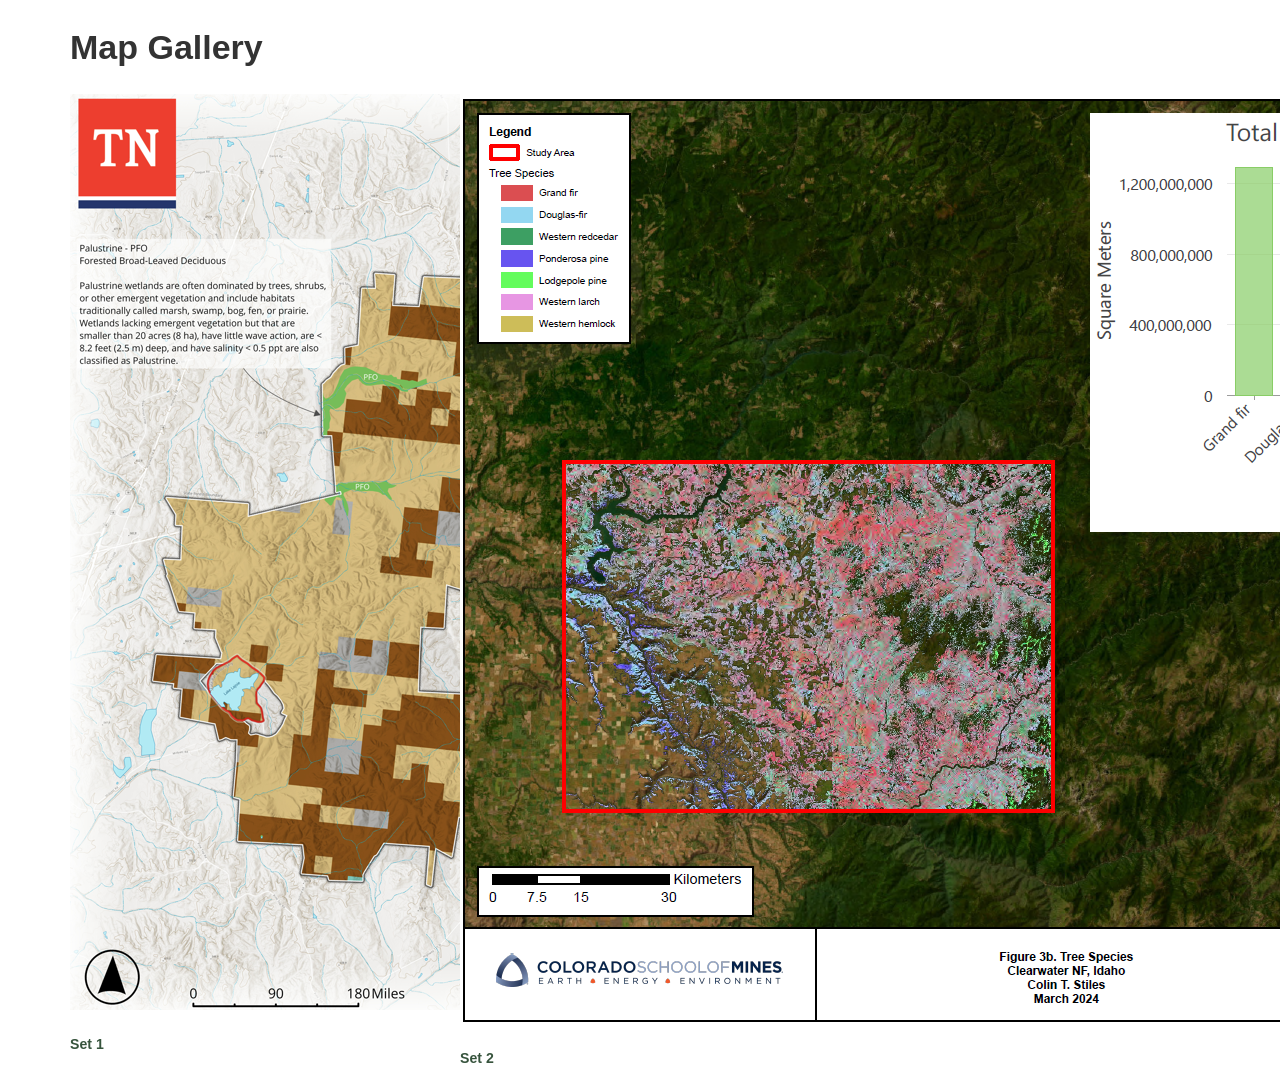
==== map-gallery.html @ 8da6e2d6 "Replace combined map gallery with dedicated map gallery page and update links" ====
<!DOCTYPE html>
<html lang="en">
<head>
    <meta charset="UTF-8">
    <meta name="viewport" content="width=device-width, initial-scale=1.0">
    <title>Combined Map Gallery</title>
    <link rel="stylesheet" href="css/bootstrap.min.css">
    <link rel="stylesheet" href="css/styles.css">
</head>
<body>
    <div class="container mt-5">
        <h1>Map Gallery</h1>
        <div class="row">
            <div class="col-md-4 mb-4">
                <a href="images/ColinStiles_MapGallery_Set1.pdf" target="_blank" class="card-link">
                    <img src="images/set-1.png" class="card-img-top" alt="Map Gallery Set 1">
                    <div class="card-body">
                        <h5 class="card-title">Set 1</h5>
                    </div>
                </a>
            </div>
            <div class="col-md-4 mb-4">
                <a href="images/ColinStiles_MapGallery_Set2.pdf" target="_blank" class="card-link">
                    <img src="images/set-2.png" class="card-img-top" alt="Map Gallery Set 2">
                    <div class="card-body">
                        <h5 class="card-title">Set 2</h5>
                    </div>
                </a>
            </div>
            <!-- Repeat for other sets -->
        </div>
    </div>

    <script src="js/scripts.js"></script>
</body>
</html>
---- css/styles.css ----
/*!
    Title: GIS Portfolio
    Version: 1.5
    Last Change: 07/010/2026
    Author: Colin T. Stiles
    Repo: https://github.com/colinstiles/cts-gis-portfolio

    Description: This file contains all the styles associated with the page
    that don't come from third party libraries. This file gets compiled using
    Gulp and send to the /css folder which is then loaded on the page.
*/

:root {
    /* Colors */
    --primary-color: #556B2F; /* Dark Olive Green */
    --primary-color-rgb: 85, 107, 47;
    --secondary-color: #8B4513; /* Saddle Brown */
    --text-color-dark: #4B3A26; /* Dark Brown */
    --text-color-light: #F5F5DC; /* Beige */
    --text-color-light-rgb: 245, 245, 220;
    --background-light: #FCFBF4; /* Very Light Cream */
    --background-dark: #EAE7DC; /* Light Tan */
    --background-dark-rgb: 234, 231, 220;
    --border-color: #D2B48C; /* Tan */

    /* Fonts */
    --font-family-base: 'Lato', sans-serif;
    --font-size-base: 17px;
    --font-size-small: 0.9em;
    --font-size-xsmall: 0.8em;
    --font-weight-light: 300;
    --font-weight-normal: 500;
    --font-weight-bold: 900;
}

body {
    font-family: var(--font-family-base);
    font-size: var(--font-size-base);
}

body.active {
    overflow: hidden;
    z-index: -1;
}

.no-js #experience-timeline>div {
    background: var(--background-light);
    padding: 10px;
    margin-bottom: 10px;
    border: 1px solid var(--border-color);
}

.no-js #experience-timeline>div h3 {
    font-size: 1.5em; /* Consider a variable like var(--font-size-h3) */
    font-weight: var(--font-weight-light);
    color: var(--primary-color);
    display: inline-block;
    margin: 0;
}

.no-js #experience-timeline>div h4 {
    font-size: 1.2em; /* Consider a variable like var(--font-size-h4) */
    font-weight: var(--font-weight-light);
    color: var(--primary-color);
    margin: 0 0 15px 0;
}

.no-js #experience-timeline>div p {
    color: var(--text-color-dark);
    font-size: var(--font-size-small);
    margin: 0;
}

.no-js #experience-timeline:before,
.no-js #experience-timeline:after {
    content: none;
}

/*
========================================
Header
========================================
*/

header {
    position: absolute;
    top: 0;
    left: 0;
    right: 0;
    text-align: center;
    z-index: 10;
    animation-name: dropHeader;
    animation-iteration-count: 1;
    animation-timing-function: ease;
    animation-duration: 0.75s;
    background: transparent; /* This is acceptable, but could be a variable if needed */
}

header ul {
    display: inline-block;
    background: rgba(var(--text-color-light-rgb), 0.75);
    text-align: center;
    padding: 10px;
    margin: 0;
    border-bottom-right-radius: 4px;
    border-bottom-left-radius: 4px;
    border-radius: 4px;
}

header .social-link a {
    padding: 10px 12px;
    font-size: 1.2em;
}

header li {
    display: inline-block;
}

header a {
    display: block;
    color: var(--primary-color);
    padding: 10px;
}

header a:hover {
    color: var(--text-color-light);
    text-decoration: none;
    background: var(--primary-color);
    border-radius: 4px;
}

header a:focus {
    color: var(--primary-color);
    text-decoration: none;
}

header.active {
    display: block;
}

header.sticky {
    position: fixed;
    z-index: 999;
}

#menu.active {
    display: block;
}

#mobile-menu-open {
    display: none;
    cursor: pointer;
    position: fixed;
    right: 15px;
    top: 10px;
    color: var(--primary-color);
    font-size: 1.5em;
    z-index: 20;
    padding: 0 7px;
    border-radius: 4px;
    background: var(--background-light);
}

#mobile-menu-close {
    display: none;
    text-align: right;
    width: 100%;
    background: var(--background-light);
    font-size: 1.5em;
    padding-right: 15px;
    padding-top: 10px;
    cursor: pointer;
    color: var(--primary-color);
}

#mobile-menu-close span {
    font-size: 0.5em;
    text-transform: uppercase;
}

#mobile-menu-close i {
    vertical-align: middle;
}

#lead {
    position: relative;
    height: 100vh;
    min-height: 500px;
    max-height: 1080px;
    background: url(../images/lead-bg.jpg);
    background-size: cover;
    padding: 15px;
    border-bottom: 1px solid var(--secondary-color);
    overflow: hidden;
}

#lead-content {
    position: absolute;
    z-index: 10;
    top: 50%;
    left: 50%;
    transform: translate(-50%, -50%);
    text-align: center;
}

#lead-content h1,
#lead-content h2 {
    margin: 0;
}

#lead-content h1 {
    color: var(--primary-color);
    font-weight: var(--font-weight-bold);
    font-size: 5em;
    text-transform: uppercase;
    letter-spacing: 0.05em;
    line-height: 0.9em;
    text-shadow:
    -2px -2px 0 var(--text-color-light),
    2px -2px 0 var(--text-color-light),
    -2px 2px 0 var(--text-color-light),
    2px 2px 0 var(--text-color-light);
}

#lead-content h2 {
    color: var(--primary-color);
    font-weight: var(--font-weight-normal);
    font-size: 2.25em;
    margin-bottom: 15px;
    text-shadow:
    -2px -2px 0 var(--text-color-light),
    2px -2px 0 var(--text-color-light),
    -2px 2px 0 var(--text-color-light),
    2px 2px 0 var(--text-color-light);
}

#lead-content .btn-resume {
    display: inline-block;
    padding: 10px 20px;
    margin-top: 20px;
    font-weight: var(--font-weight-bold);
    text-transform: uppercase;
    color: var(--primary-color);
    background: rgba(var(--text-color-light-rgb), 0.75);
    border: 1px solid var(--primary-color);
    border-radius: 4px;
    transition: all 0.3s ease;
}

#lead-content .btn-resume:hover {
    background: var(--primary-color);
    color: var(--text-color-light);
    text-decoration: none;
}

#lead-overlay {
    position: absolute;
    height: 100%;
    width: 100%;
    top: 0;
    right: 0;
    bottom: 0;
    left: 0;
    background: transparent; /* This is acceptable, but could be a variable if needed */
    z-index: 1;
}

#lead-down {
    position: absolute;
    left: 0;
    right: 0;
    width: 100%;
    text-align: center;
    z-index: 10;
    bottom: 15px;
    color: var(--primary-color);
}

#lead-down span {
    cursor: pointer;
    display: block;
    margin: 0 auto;
    width: 35px;
    height: 35px;
    border-radius: 50%;
    border: 3px solid var(--primary-color);
    text-align: center;
}

#lead-down i {
    animation: pulsate 1.5s ease;
    animation-iteration-count: infinite;
    padding-top: 5px;
}

@keyframes dropHeader {
    0% {
        transform: translateY(-100%);
    }

    100% {
        transform: translateY(0);
    }
}

/*
========================================
About
========================================
*/

#about {
    padding: 50px 15px;
    border-bottom: 1px solid var(--secondary-color);
    background: var(--background-light);
}

.about-me-img {
    border-radius: 4px;
    max-width: 300px;
    margin: 20px auto;
    display: block;
    border: 1px solid var(--secondary-color);
}

#about .heading {
    text-align: center;
    width: 100%;
}

@keyframes pulsate {
    0% {
        transform: scale(1, 1);
    }

    50% {
        transform: scale(1.2, 1.2);
    }

    100% {
        transform: scale(1, 1);
    }
}

#about h2 {
    color: var(--primary-color);
}

#about p {
    color: var(--text-color-dark);
    margin: 0;
}

/*
========================================
Experience
========================================
*/

#experience {
    padding: 50px 15px;
    text-align: center;
    background: var(--background-dark);
    border-bottom: 1px solid var(--secondary-color);
    background: var(--background-dark);
    border-bottom: 1px solid var(--secondary-color);
}

#experience h2 {
    color: var(--primary-color);
}

#experience-timeline {
    margin: 30px auto 0 auto;
    position: relative;
    max-width: 1000px;
}

#experience-timeline:before {
    position: absolute;
    content: '';
    top: 0;
    bottom: 0;
    left: 303px;
    right: auto;
    height: 100%;
    width: 3px;
    background: var(--primary-color);
    z-index: 0;
}

#experience-timeline:after {
    position: absolute;
    content: '';
    width: 3px;
    height: 40px;
    background: var(--primary-color);
    background: linear-gradient(to bottom, var(--primary-color), rgba(var(--primary-color-rgb), 0));
    top: 100%;
    left: 303px;
}

.vtimeline-content {
    margin-left: 350px;
    background: var(--background-light);
    border: 1px solid var(--secondary-color);
    padding: 15px;
    border-radius: 3px;
    text-align: left;
}

.vtimeline-content h3 {
    font-size: 1.5em; /* Consider a variable like var(--font-size-h3) */
    font-weight: var(--font-weight-light);
    color: var(--primary-color);
    display: inline-block;
    margin: 0;
}

.vtimeline-content h4 {
    font-size: 1.2em; /* Consider a variable like var(--font-size-h4) */
    font-weight: var(--font-weight-light);
    color: var(--text-color-dark);
    margin: 0 0 15px 0;
}

.vtimeline-content p {
    color: var(--text-color-dark);
    font-size: var(--font-size-small);
    margin: 0;
}

.vtimeline-point {
    position: relative;
    display: block;
    vertical-align: top;
    margin-bottom: 30px;
}

.vtimeline-icon {
    position: relative;
    color: var(--text-color-light);
    width: 50px;
    height: 50px;
    background: var(--primary-color);
    border-radius: 50%;
    float: left;
    z-index: 99;
    margin-left: 280px;
}

.vtimeline-icon i {
    display: block;
    font-size: 2em;
    margin-top: 10px;
}

.vtimeline-date {
    width: 260px;
    text-align: right;
    position: absolute;
    left: 0;
    top: 10px;
    font-weight: var(--font-weight-light);
    color: var(--primary-color);
}

/*
========================================
Education
========================================
*/

#education {
    padding: 50px 15px 20px 15px; /* Consider a variable for section padding */
    border-bottom: 1px solid var(--secondary-color);
    text-align: center;
    background: var(--background-light);
}

#education h2 {
    color: var(--primary-color);
    margin-bottom: 50px;
}

.education-block {
    max-width: 700px;
    margin: 0 auto 30px auto;
    padding: 15px;
    border: 1px solid var(--secondary-color);
    text-align: left;
}

.education-block h3 {
    font-weight: var(--font-weight-normal);
    float: left;
    margin: 0;
    color: var(--primary-color);
}

.education-block span {
    color: var(--text-color-dark);
    float: right;
}

.education-block h4 {
    color: var(--text-color-dark);
    clear: both;
    font-weight: var(--font-weight-normal);
    margin: 0 0 15px 0;
}

.education-block p,
.education-block ul {
    margin: 0;
    color: var(--text-color-dark);
    font-size: var(--font-size-small);
}

.education-block ul {
    padding: 0 0 0 15px;
}

/*
========================================
Projects
========================================
*/

#projects {
    padding: 50px 15px;
    border-bottom: 1px solid var(--secondary-color);
    background: var(--background-dark);
    text-align: center;
}

#projects h2 {
    color: var(--primary-color);
    margin-bottom: 50px;
}

.project-grid {
    display: grid;
    grid-template-columns: repeat(auto-fill, minmax(300px, 1fr));
    gap: 30px;
    margin-top: 20px;
}

.project {
    position: relative;
    overflow: hidden;
    background: var(--background-light);
    border-radius: 4px;
    box-shadow: 0 4px 8px rgba(var(--primary-color-rgb), 0.1);
    transition: transform 0.3s ease, box-shadow 0.3s ease;
}

.project:hover {
    transform: translateY(-5px);
    box-shadow: 0 6px 12px rgba(var(--primary-color-rgb), 0.2);
}

.project-image {
    float: left;
    width: 100%;
    height: 200px;
    overflow: hidden;
}

.project-image img {
    width: 100%;
    height: 100%;
    object-fit: cover;
    display: block;
}

.project-info {
    padding: 15px;
    text-align: left;
    display: flex;
    flex-direction: column;
    justify-content: space-between;
    height: calc(100% - 200px);
}

.project-info h3 {
    font-size: 1.5em; /* Consider a variable like var(--font-size-h3) */
    font-weight: var(--font-weight-light);
    color: var(--primary-color);
    margin: 0 0 15px 0;
}

.project-info p {
    color: var(--text-color-dark);
    margin: 0 0 15px 0; /* Consider a variable for margin-bottom on paragraphs */
    font-size: var(--font-size-small);
}

.project-info a {
    display: inline-block;
    padding: 10px 15px;
    background-color: var(--primary-color);
    color: var(--text-color-light);
    text-decoration: none;
    text-align: center;
    margin-top: auto;
    border-radius: 4px;
    transition: background-color 0.3s ease;
    font-size: var(--font-size-small);
}

.project-info a:hover {
    background-color: var(--background-light);
    color: var(--primary-color);
    border: 1px solid var(--primary-color);
}

.project.gallery {
    width: 100%;
}

.project.gallery .project-info{
    margin: 0;
    padding: 15px;
    height: auto;
}

.project.gallery .gallery-item {
    display: grid;
    grid-template-columns: repeat(auto-fill, minmax(200px, 1fr));
    gap: 10px;
    margin-top: 10px;
}

.project.gallery .gallery-item img {
    width: 100%;
    border-radius: 4px;
    aspect-ratio: 1;
    object-fit: cover;
}

.project.gallery .gallery-item p{
    font-size: var(--font-size-xsmall);
    color: var(--text-color-dark);
    text-align: center;
}

@media (max-width: 768px) {
    .project-image {
        height: 150px;
    }
    .project-info {
        padding: 10px;
        height: auto;
    }
    .project-info h3{
        font-size: 1em;
    }
}

.no-image .project-info {
    position: relative;
    margin: 0;
    padding: 30px 15px;
    transform: none;
}

#more-projects {
    display: none;
}

/*
========================================
Affiliations
========================================
*/

#affiliations {
    padding: 50px 15px;
    text-align: center;
    border-bottom: 1px solid var(--secondary-color);
    background: var(--background-light);
}

#affiliations h2 {
    color: var(--primary-color);
    margin-bottom: 50px;
}

.affiliation-list {
    display: flex;
    flex-wrap: wrap;
    justify-content: center;
    gap: 30px;
    max-width: 1000px;
    margin: 0 auto;
}

.affiliation-item {
    background: var(--text-color-dark);
    border-radius: 4px;
    width: 220px;
    transition: transform 0.3s ease, box-shadow 0.3s ease;
}

.affiliation-item:hover {
    transform: translateY(-5px);
    box-shadow: 0 6px 12px rgba(0, 0, 0, 0.2);
}

.affiliation-item a {
    display: flex;
    flex-direction: column;
    align-items: center;
    padding: 20px;
    text-decoration: none;
    color: var(--text-color-light);
    height: 100%;
    font-weight: var(--font-weight-normal);
    font-size: 1.2em;
}

.affiliation-item img {
    height: 80px;
    margin-bottom: 15px;
    max-width: 100%;
    object-fit: contain;
}

/*
========================================
Skills
========================================
*/

#skills {
    padding: 50px 15px;
    text-align: center;
    background: var(--background-dark);
}

#skills h2 {
    color: var(--primary-color);
    margin-bottom: 50px;
}

#skills ul {
    display: block;
    margin: 0 auto;
    padding: 0; /* Consider a variable for padding on skills list */
    max-width: 800px;
}

#skills li {
    display: inline-block;
    margin: 7px;
    padding: 5px 10px;
    color: var(--primary-color);
    background: var(--background-light);
    list-style: none;
    cursor: default;
    font-size: 1.2em;
}

/*
========================================
Contact
========================================
*/

#contact {
    padding: 50px 15px;
    background: var(--secondary-color);
    text-align: center;
}

#contact h2 {
    margin: 0 0 15px 0; /* Consider a variable for margin-bottom on headings */
    color: var(--text-color-light);
    font-weight: var(--font-weight-normal);
}

#contact p  {
    color: var(--text-color-light);
    margin: 0 0 15px 0; /* Consider a variable for margin-bottom on paragraphs */
    font-size: var(--font-size-normal);
}

#contact a {
    color: var(--text-color-light);
    margin: 0 0 15px 0; /* Consider a variable for margin-bottom on links */
    font-size: var(--font-size-normal);
    font-weight: var(--font-weight-bold);
}

/*
========================================
Optional Section
========================================
*/

.optional-section {
    padding: 50px 15px;
    text-align: center; /* Consider a variable for section padding */
    border-top: 1px solid var(--secondary-color);
}

.optional-section h2 {
    color: var(--primary-color);
}

.optional-section-block {
    max-width: 700px;
    margin: 0 auto 30px auto;
    padding: 15px;
    border: 1px solid var(--secondary-color);
    background: var(--background-light);
    text-align: left;
}

.optional-section-block h3 {
    font-weight: var(--font-weight-normal);
    margin: 0 0 15px 0; /* Consider a variable for margin-bottom on headings */
    color: var(--primary-color);
}

.optional-section-block h4 {
    color: var(--text-color-dark);
    clear: both;
    font-weight: var(--font-weight-normal);
    margin: 0 0 15px 0; /* Consider a variable for margin-bottom on headings */
}

.optional-section-block p,
.optional-section-block ul {
    margin: 0 0 15px 0; /* Consider a variable for margin-bottom on paragraphs */
    color: var(--text-color-dark);
    font-size: var(--font-size-small);
}

.optional-section-block ul {
    padding: 0 0 0 15px;
}

/*
========================================
Footer
========================================
*/

footer {
    padding: 50px 0;
}

.copyright {
    padding-top: 20px;
}

.copyright p {
    margin: 0; /* Consider a variable for margin-bottom on paragraphs */
    color: var(--text-color-dark);
}

#to-top {
    cursor: pointer;
    display: block;
    margin: 15px auto 0 auto;
    width: 35px;
    height: 35px;
    border-radius: 50%;
    border: 3px solid var(--primary-color) !important;
    text-align: center;
}

#to-top i {
    animation: pulsate 1.5s ease;
    animation-iteration-count: infinite;
    color: var(--primary-color);
    padding-bottom: 5px;
}

.social {
    text-align: right;
}

.social ul {
    margin: 5px 0 0 0; /* Consider a variable for margin-top on social icons */
    padding: 2px; /* Consider a variable for padding on social icons */
}

.social li {
    display: inline-block;
    position: relative;
    font-size: 1.25em;
    list-style: none;
    margin: 0 5px;
}

.social .social-label {
    visibility: hidden;
    opacity: 0;
    background-color: var(--text-color-dark);
    color: var(--text-color-light);
    text-align: center;
    border-radius: 4px;
    padding: 5px 8px;
    position: absolute;
    z-index: 1;
    bottom: 140%;
    left: 50%;
    transform: translateX(-50%);
    transition: opacity 0.3s ease, visibility 0.3s ease;
    font-size: 0.8em;
    white-space: nowrap;
}

.social a:hover .social-label {
    visibility: visible;
    opacity: 1;
}

@media only screen and (max-width: 750px) {
    #experience-timeline:before,
    #experience-timeline:after {
        left: 23px;
    }

    .vtimeline-date {
        width: auto;
        text-align: left;
        position: relative;
        margin-bottom: 15px;
        display: block;
        margin-left: 70px;
    }

    .vtimeline-icon {
        margin-left: 0;
    }

    .vtimeline-content {
        margin-left: 70px;
    }
}

@media only screen and (max-width: 992px) {
    #lead {
        height: auto;
        min-height: auto;
        max-height: auto;
        padding: 100px 15px;
    }

    #lead-content {
        position: relative;
        transform: none;
        left: auto;
        top: auto;
    }

    #lead-content h1 {
        font-size: 3em;
    }

    #lead-content h2 {
        font-size: 1.75em;
    }

    #about {
        text-align: center;
    }

    #about p {
        text-align: left;
    }
}

@media only screen and (max-width: 768px) {
    header {
        position: fixed;
        display: none;
        z-index: 999;
        animation: none;
        bottom: 0;
        height: 100%;
    }

    #mobile-menu-open,
    #mobile-menu-close {
        display: block;
    }

    #menu {
        height: 100%;
        overflow-y: auto;
        box-shadow: none;
        border-radius: 0;
        width: 100%;
    }

    #menu li {
        display: block;
        margin-bottom: 10px;
    }

    #lead-content h1 {
        font-size: 2em;
    }

    #lead-content h2 {
        font-size: 1.3em;
    }

    #lead-content a {
        padding: 10px 20px;
    }

    #lead-down {
        display: none;
    }

    .education-block h3,
    .education-block span {
        float: none;
    }

    .project-image {
        display: none;
    }

    .project-info {
        position: relative;
        margin: 0;
        padding: 30px 15px;
        top: auto;
        transform: none;
    }

    footer {
        text-align: center;
    }

    .social {
        text-align: center;
    }
}

@media only screen and (max-width: 480px) {
    #lead-content h1 {
        font-size: 1.5em;
    }

    #lead-content h2 {
        font-size: 1em;
    }

    #lead-content a {
        font-size: 0.9em;
        padding: 5px 10px;
    }
}
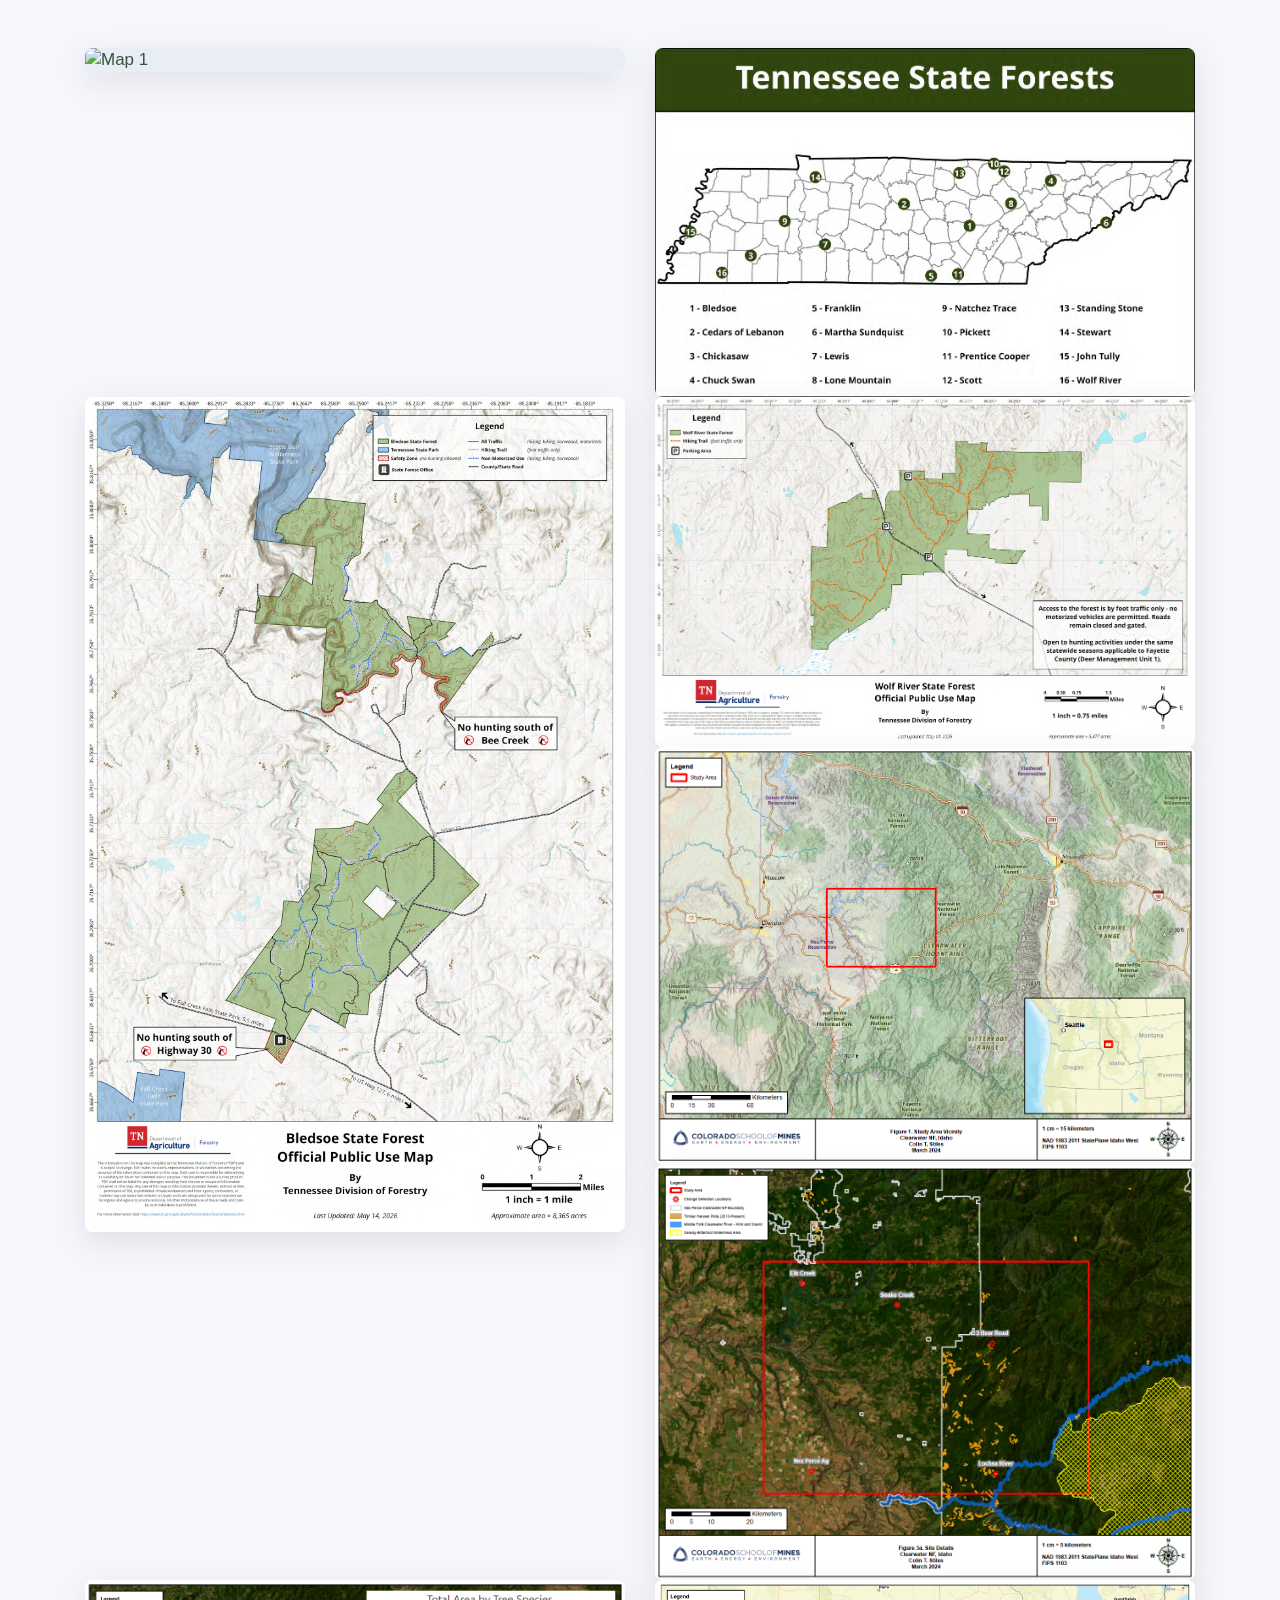
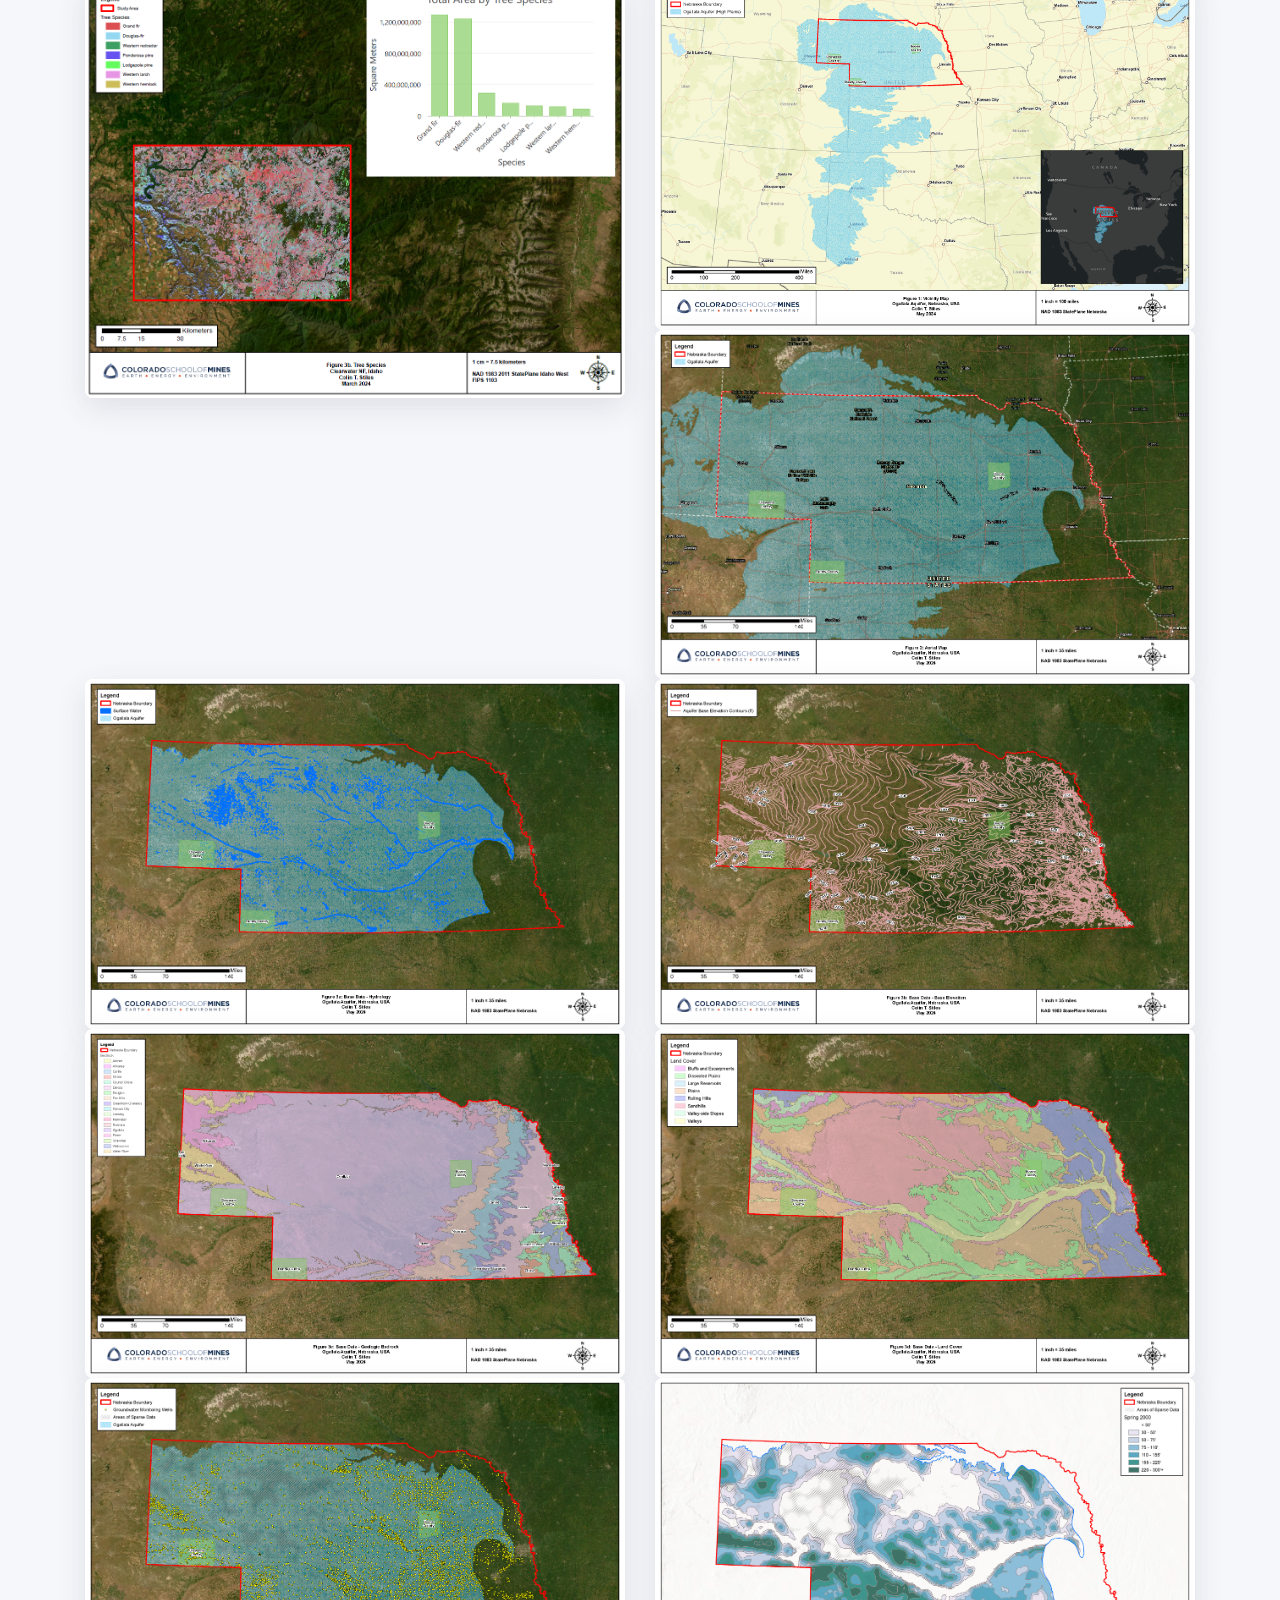
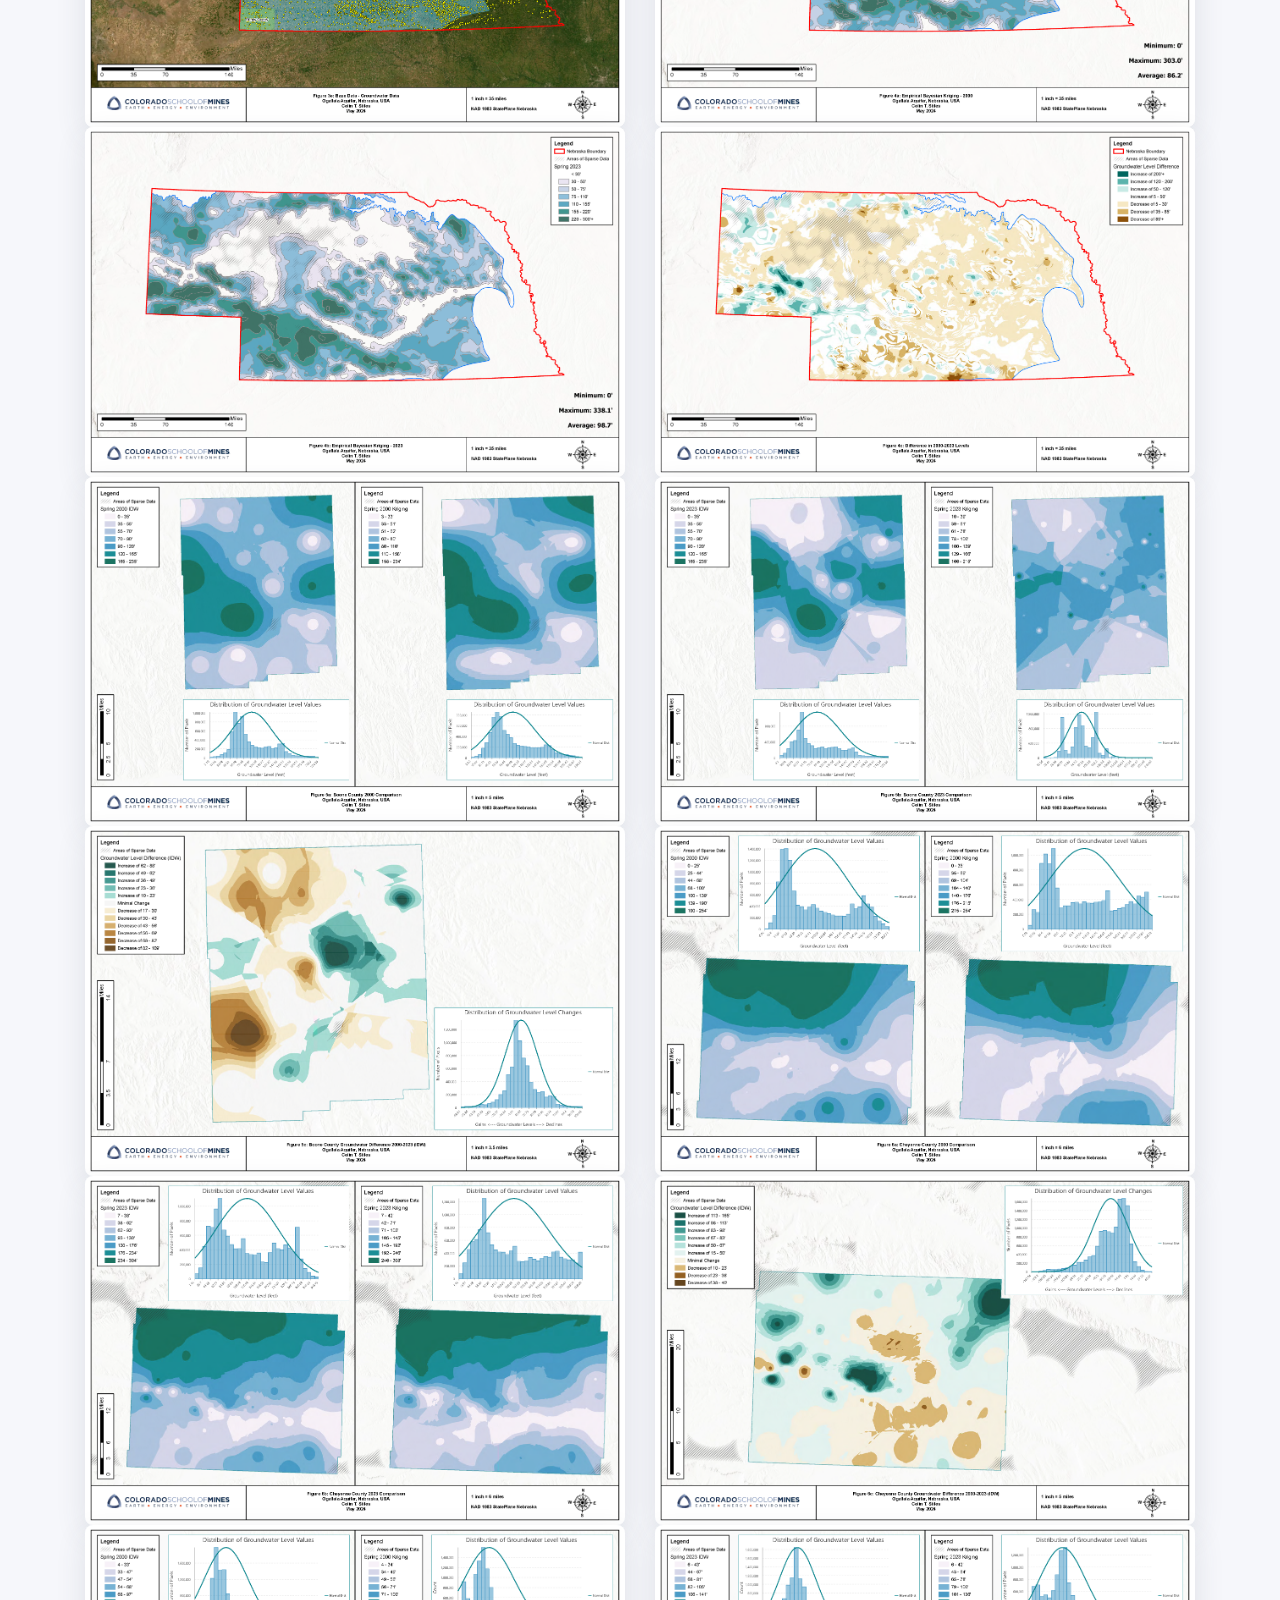
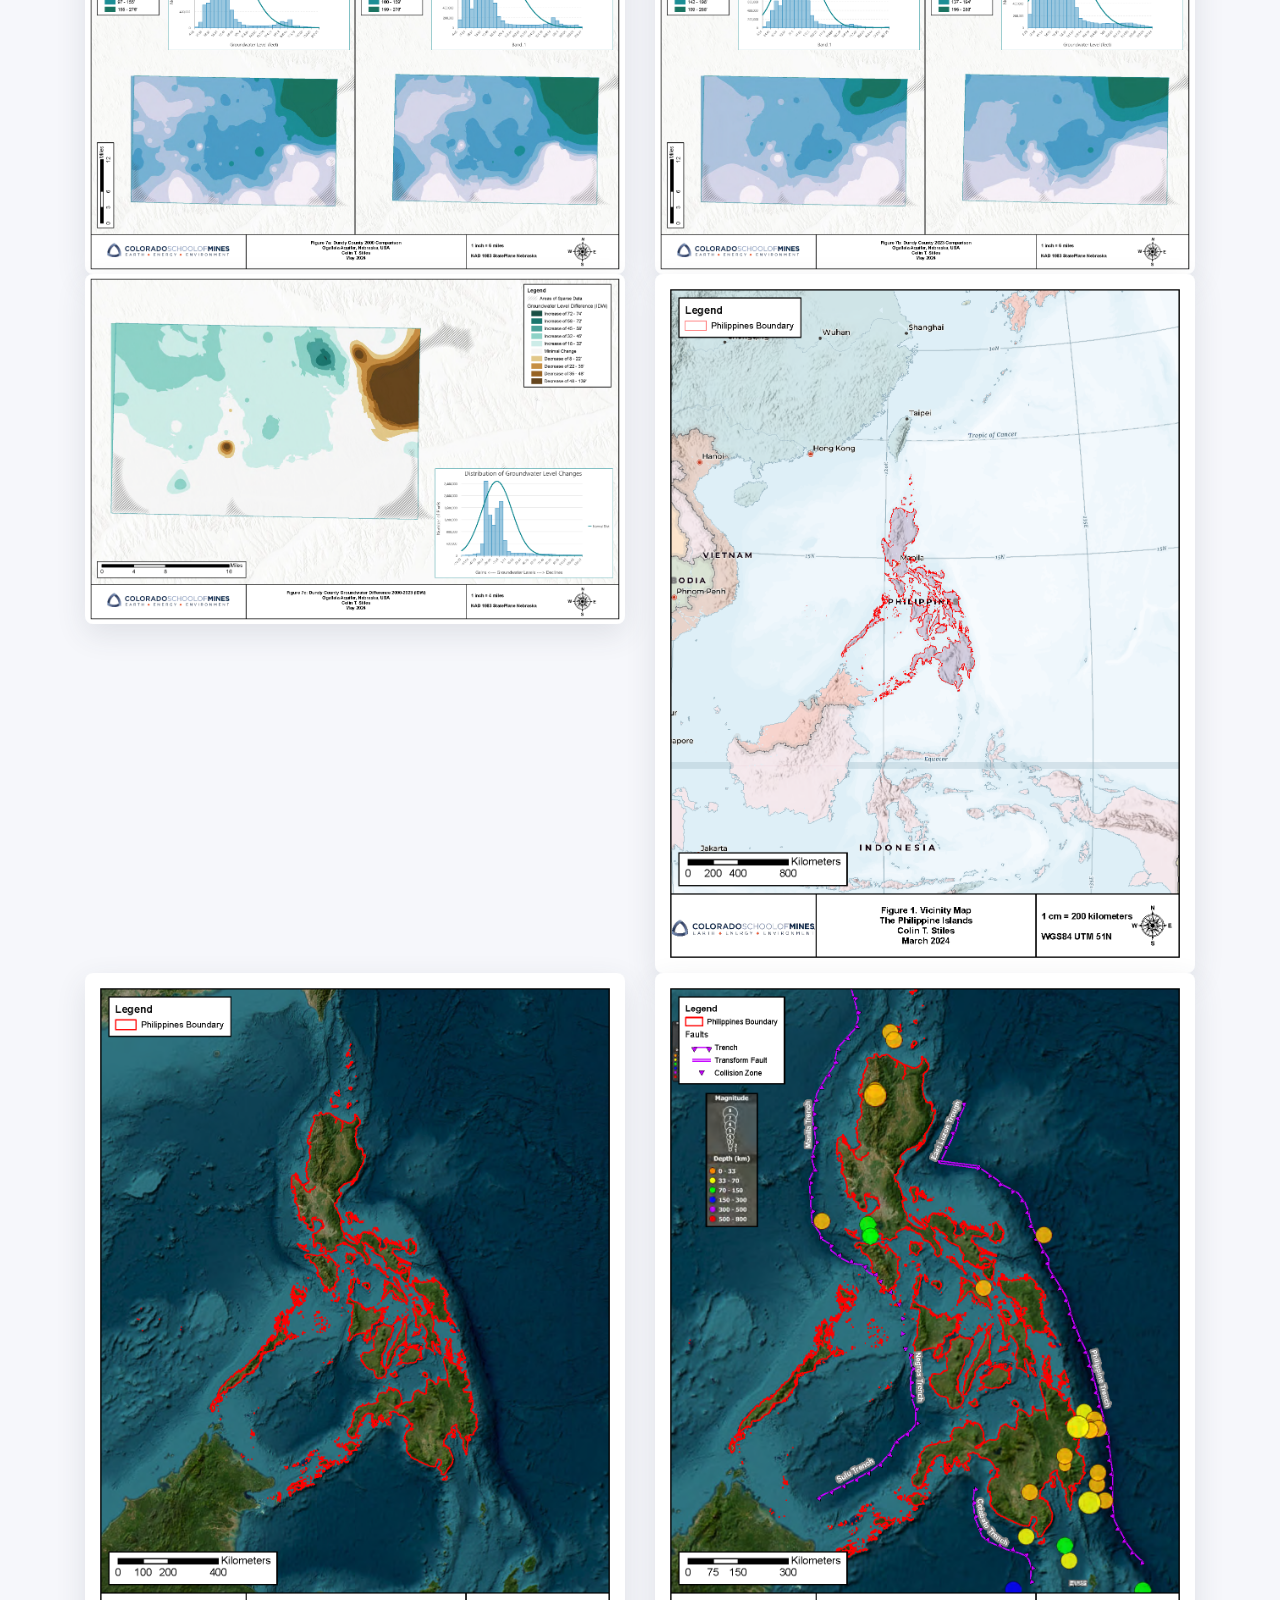
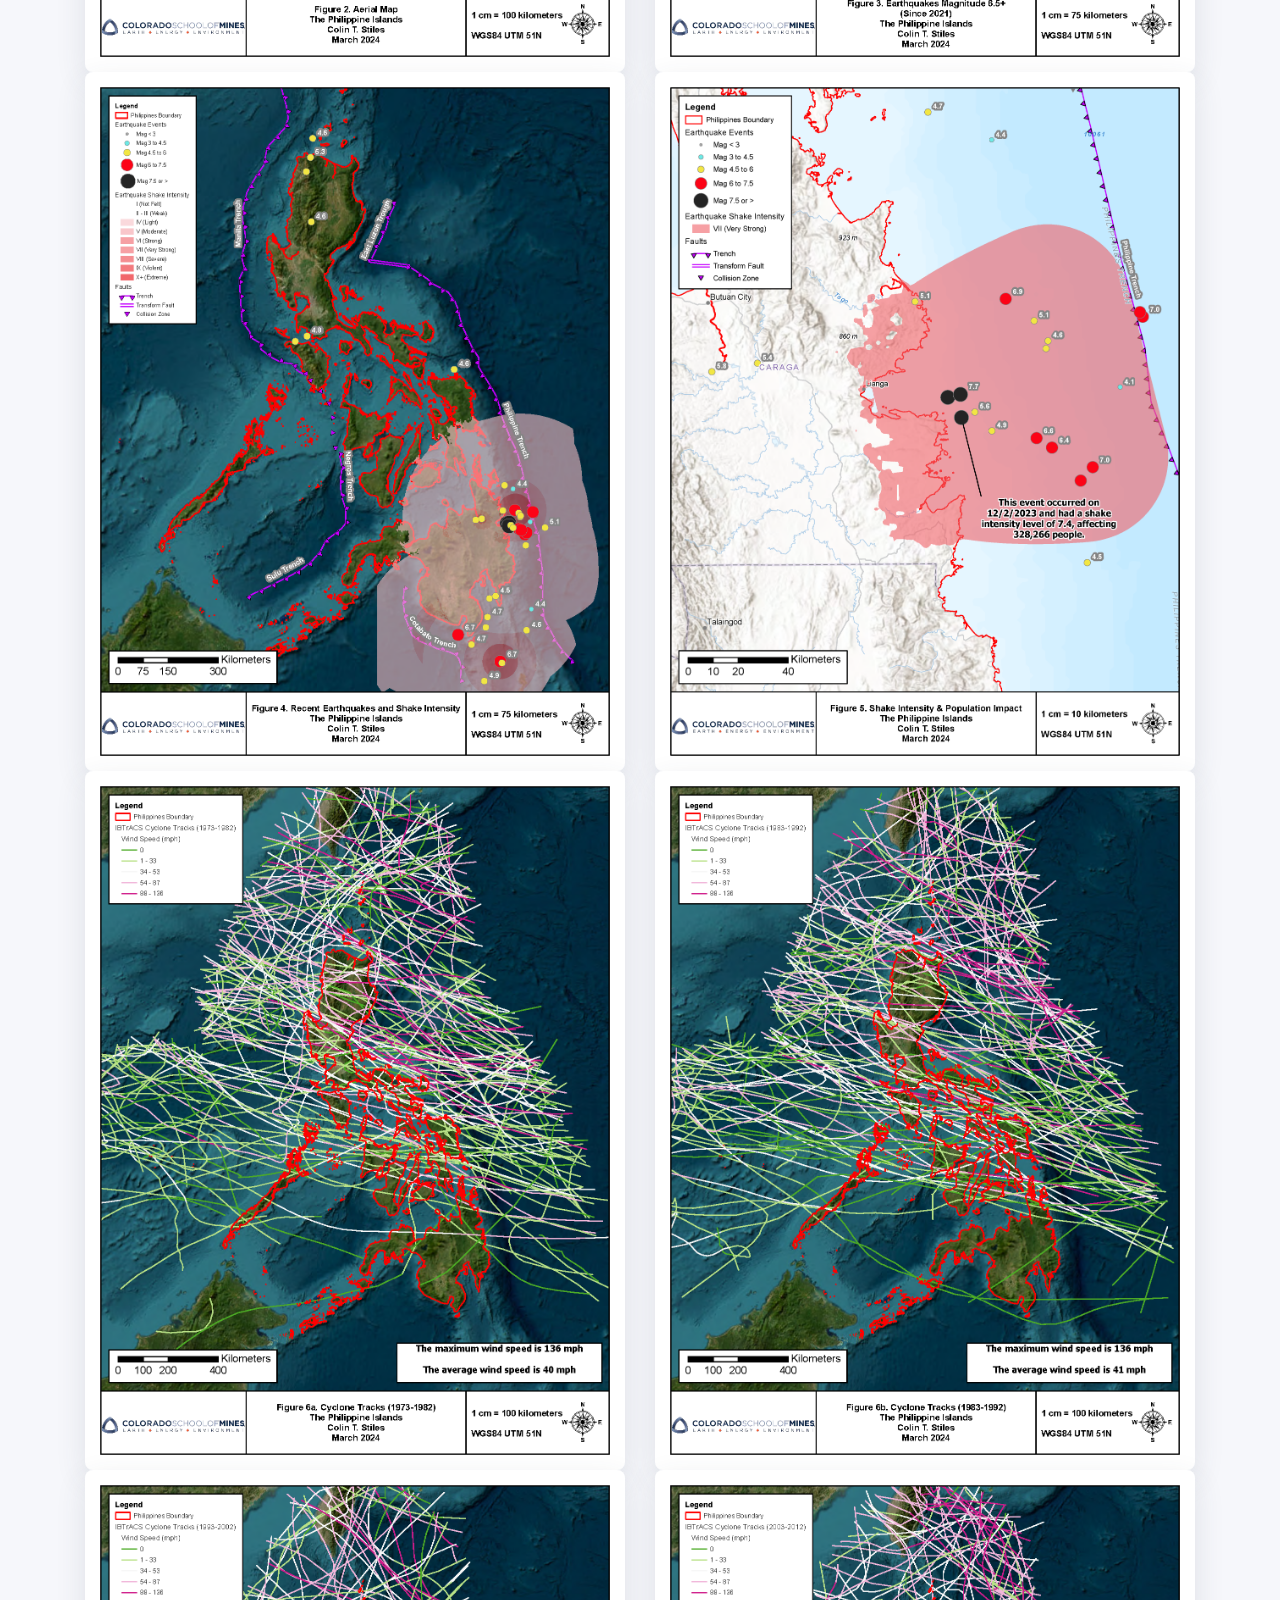
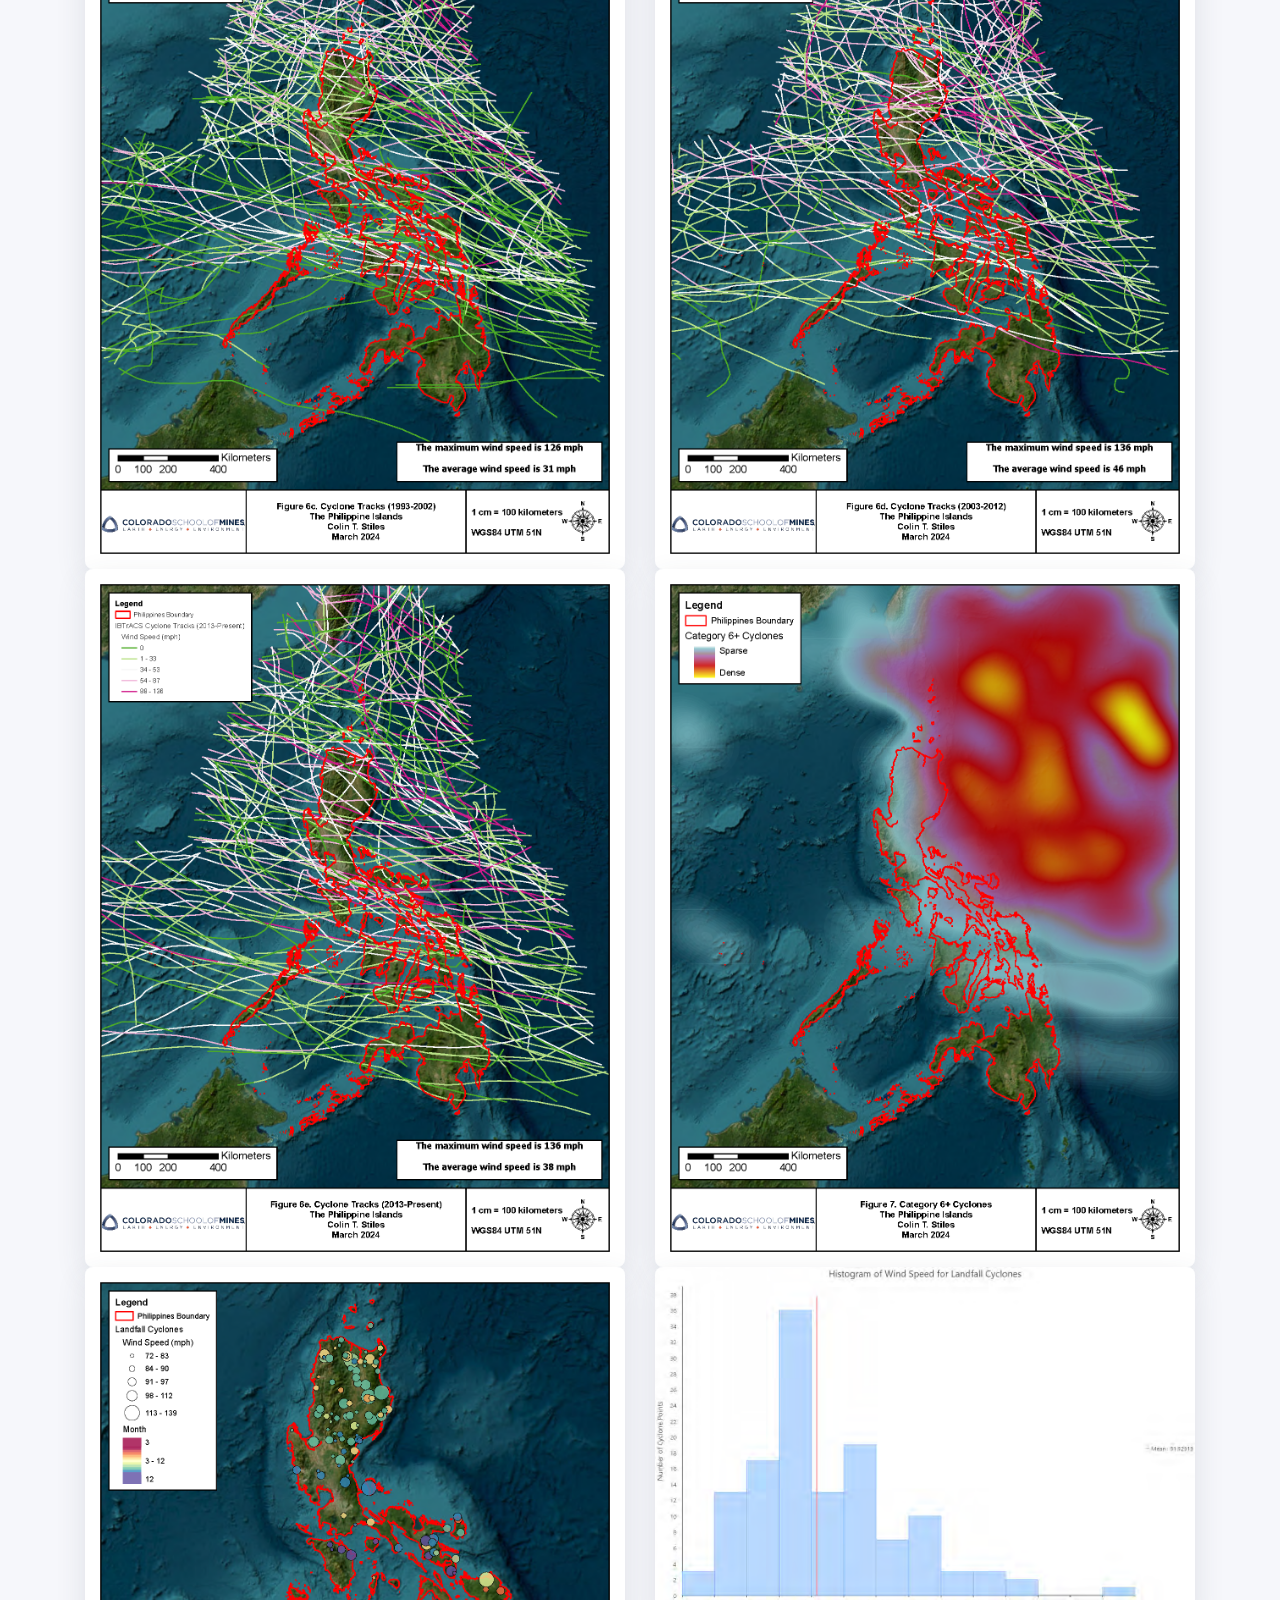
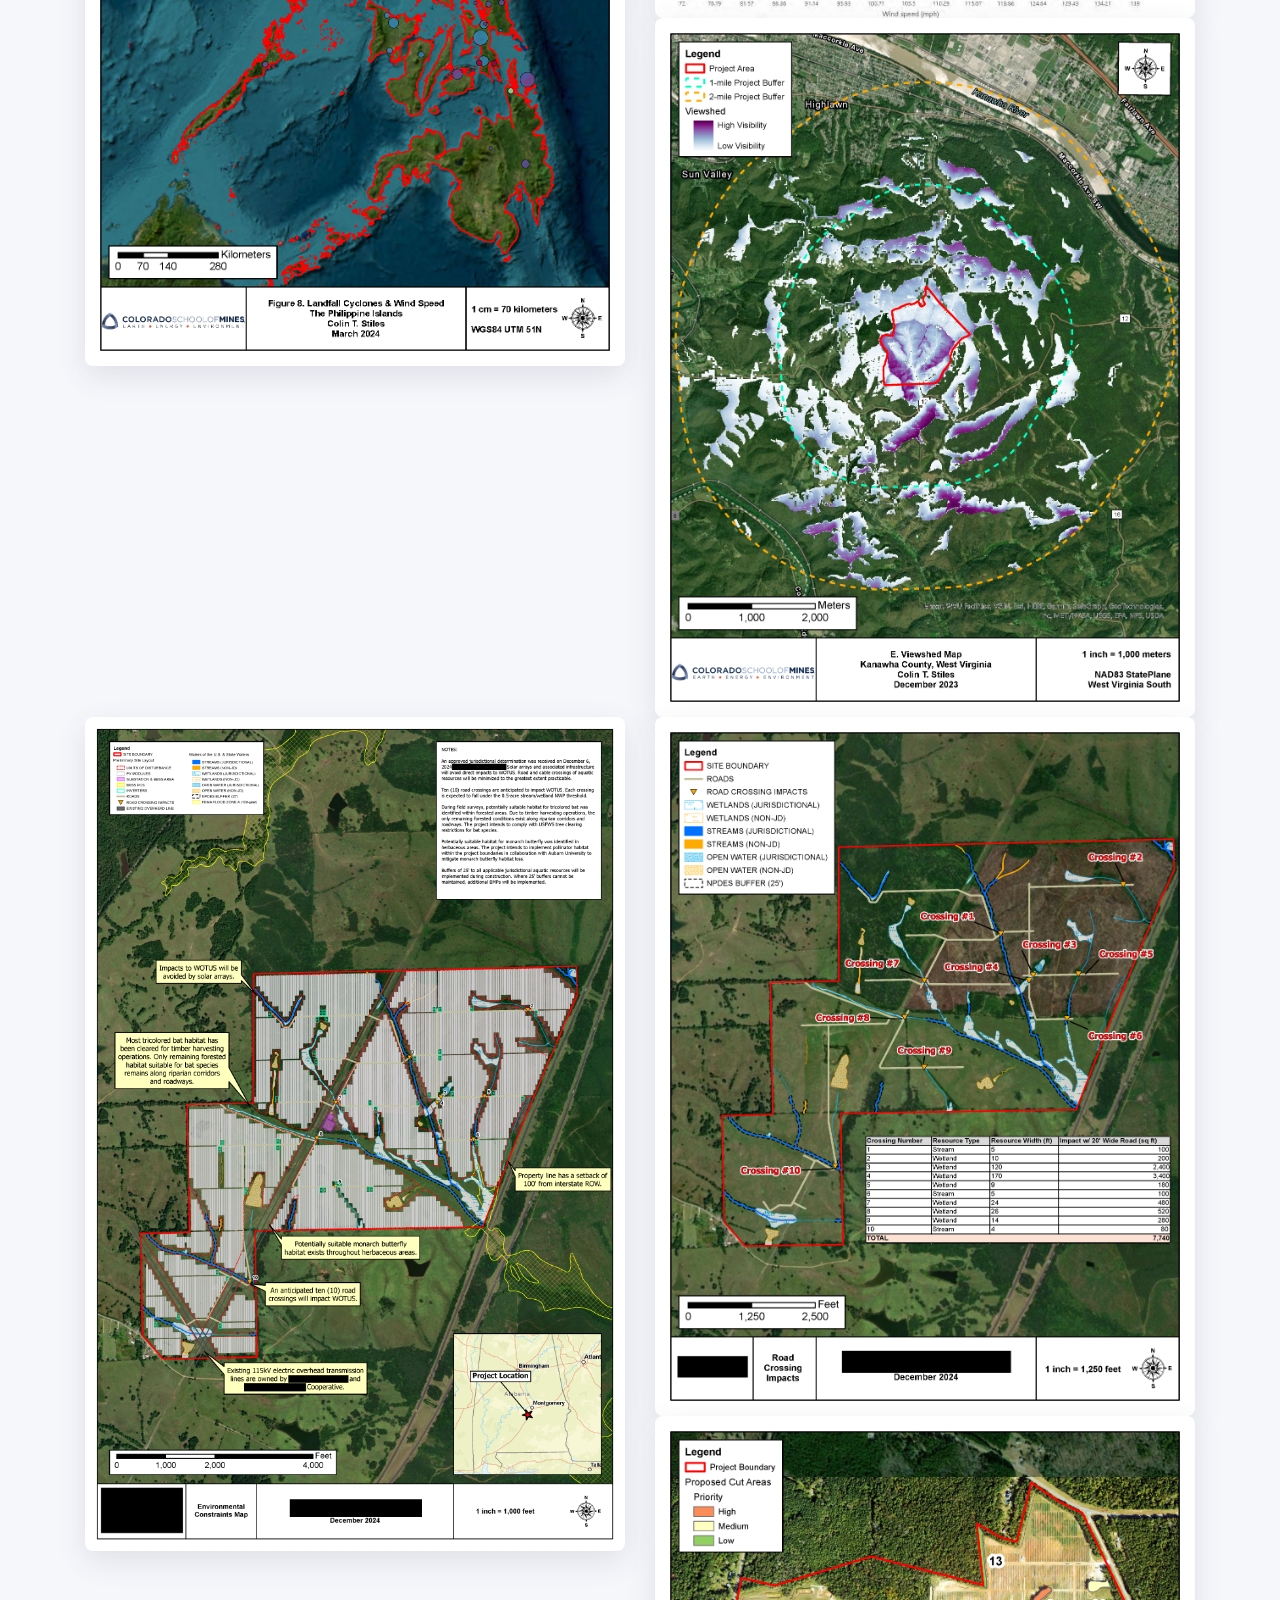
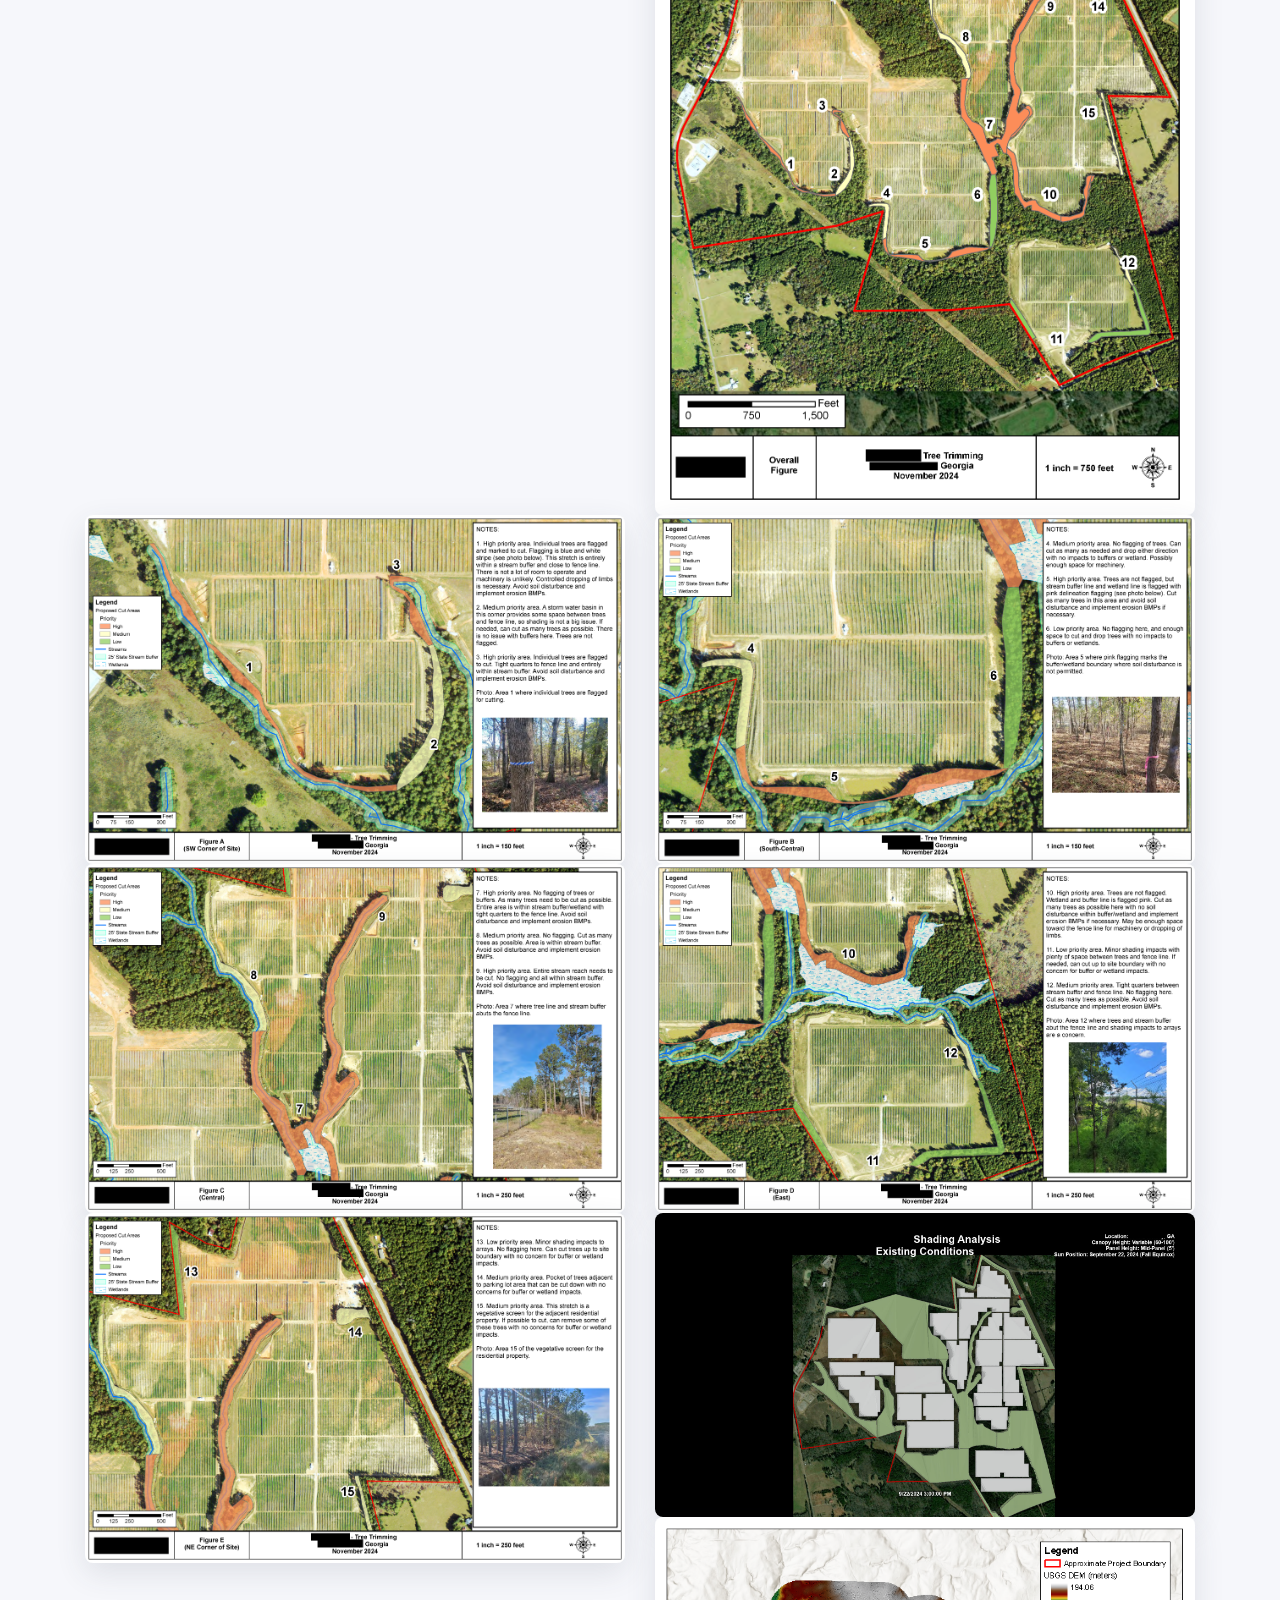
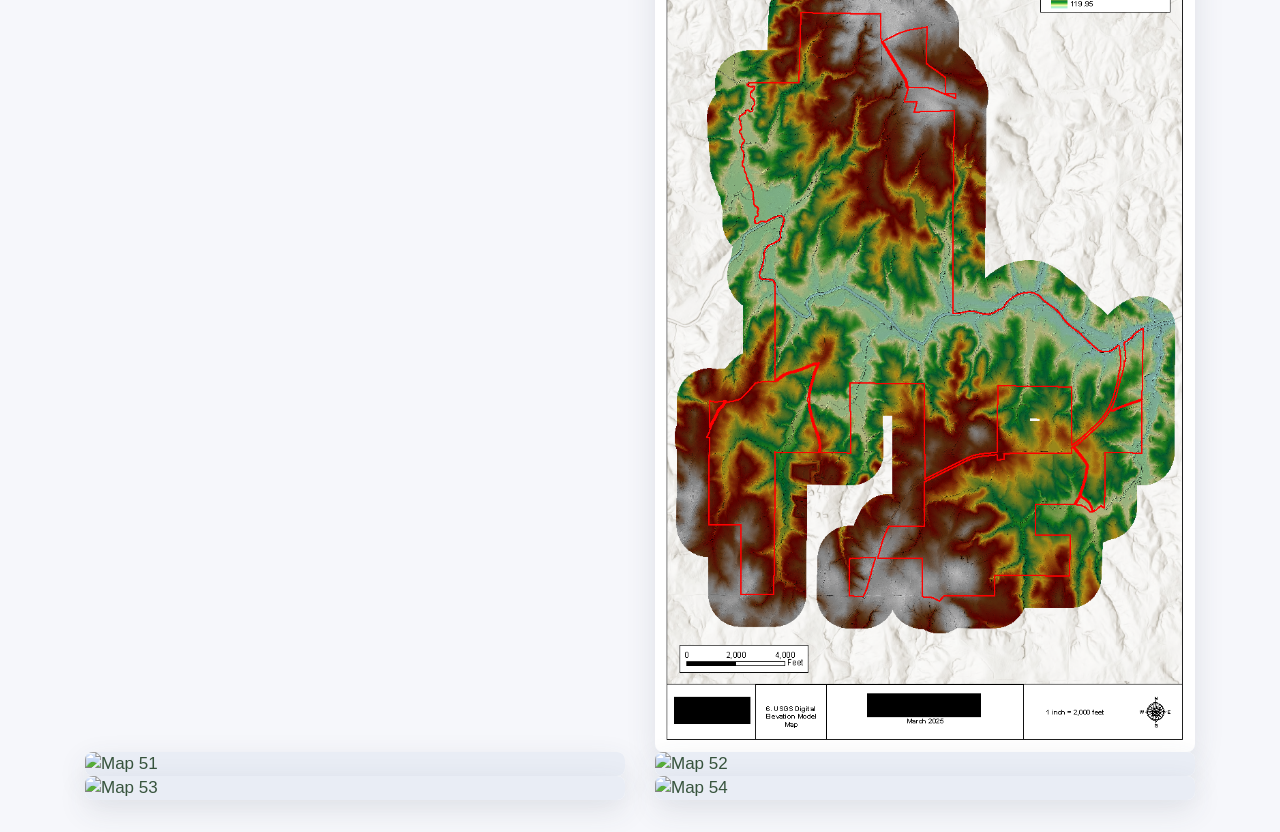
==== commit 8bd24eda: "Refactor map gallery layout to enhance visual presentation and accessibility" ====
--- a/map-gallery.html
+++ b/map-gallery.html
@@ -3,33 +3,96 @@
 <head>
     <meta charset="UTF-8">
     <meta name="viewport" content="width=device-width, initial-scale=1.0">
-    <title>Combined Map Gallery</title>
+    <title>Map Gallery | Colin Stiles</title>
     <link rel="stylesheet" href="css/bootstrap.min.css">
     <link rel="stylesheet" href="css/styles.css">
+    <style>
+        body {
+            background: #f6f7fb;
+        }
+
+        .gallery-section {
+            margin: 48px 0 32px;
+        }
+
+        .gallery-card {
+            background: #fff;
+            border-radius: 8px;
+            overflow: hidden;
+            box-shadow: 0 10px 30px rgba(55, 64, 84, 0.12);
+        }
+
+        .gallery-card a {
+            display: block;
+        }
+
+        .gallery-card img {
+            display: block;
+            width: 100%;
+            height: auto;
+            background: #e9edf5;
+        }
+    </style>
 </head>
 <body>
-    <div class="container mt-5">
-        <h1>Map Gallery</h1>
-        <div class="row">
-            <div class="col-md-4 mb-4">
-                <a href="images/ColinStiles_MapGallery_Set1.pdf" target="_blank" class="card-link">
-                    <img src="images/set-1.png" class="card-img-top" alt="Map Gallery Set 1">
-                    <div class="card-body">
-                        <h5 class="card-title">Set 1</h5>
-                    </div>
-                </a>
-            </div>
-            <div class="col-md-4 mb-4">
-                <a href="images/ColinStiles_MapGallery_Set2.pdf" target="_blank" class="card-link">
-                    <img src="images/set-2.png" class="card-img-top" alt="Map Gallery Set 2">
-                    <div class="card-body">
-                        <h5 class="card-title">Set 2</h5>
-                    </div>
-                </a>
-            </div>
-            <!-- Repeat for other sets -->
+    <main class="container">
+        <div class="row gallery-section">
+            <div class="col-md-6 mb-4"><article class="gallery-card"><a href="images/map1.png" target="_blank" rel="noopener noreferrer"><img src="images/map1.png" alt="Map 1"></a></article></div>
+            <div class="col-md-6 mb-4"><article class="gallery-card"><a href="images/map2.png" target="_blank" rel="noopener noreferrer"><img src="images/map2.png" alt="Map 2"></a></article></div>
+            <div class="col-md-6 mb-4"><article class="gallery-card"><a href="images/map3.png" target="_blank" rel="noopener noreferrer"><img src="images/map3.png" alt="Map 3"></a></article></div>
+            <div class="col-md-6 mb-4"><article class="gallery-card"><a href="images/map4.png" target="_blank" rel="noopener noreferrer"><img src="images/map4.png" alt="Map 4"></a></article></div>
+            <div class="col-md-6 mb-4"><article class="gallery-card"><a href="images/map5.png" target="_blank" rel="noopener noreferrer"><img src="images/map5.png" alt="Map 5"></a></article></div>
+            <div class="col-md-6 mb-4"><article class="gallery-card"><a href="images/map6.png" target="_blank" rel="noopener noreferrer"><img src="images/map6.png" alt="Map 6"></a></article></div>
+            <div class="col-md-6 mb-4"><article class="gallery-card"><a href="images/map7.png" target="_blank" rel="noopener noreferrer"><img src="images/map7.png" alt="Map 7"></a></article></div>
+            <div class="col-md-6 mb-4"><article class="gallery-card"><a href="images/map8.png" target="_blank" rel="noopener noreferrer"><img src="images/map8.png" alt="Map 8"></a></article></div>
+            <div class="col-md-6 mb-4"><article class="gallery-card"><a href="images/map9.png" target="_blank" rel="noopener noreferrer"><img src="images/map9.png" alt="Map 9"></a></article></div>
+            <div class="col-md-6 mb-4"><article class="gallery-card"><a href="images/map10.png" target="_blank" rel="noopener noreferrer"><img src="images/map10.png" alt="Map 10"></a></article></div>
+            <div class="col-md-6 mb-4"><article class="gallery-card"><a href="images/map11.png" target="_blank" rel="noopener noreferrer"><img src="images/map11.png" alt="Map 11"></a></article></div>
+            <div class="col-md-6 mb-4"><article class="gallery-card"><a href="images/map12.png" target="_blank" rel="noopener noreferrer"><img src="images/map12.png" alt="Map 12"></a></article></div>
+            <div class="col-md-6 mb-4"><article class="gallery-card"><a href="images/map13.png" target="_blank" rel="noopener noreferrer"><img src="images/map13.png" alt="Map 13"></a></article></div>
+            <div class="col-md-6 mb-4"><article class="gallery-card"><a href="images/map14.png" target="_blank" rel="noopener noreferrer"><img src="images/map14.png" alt="Map 14"></a></article></div>
+            <div class="col-md-6 mb-4"><article class="gallery-card"><a href="images/map15.png" target="_blank" rel="noopener noreferrer"><img src="images/map15.png" alt="Map 15"></a></article></div>
+            <div class="col-md-6 mb-4"><article class="gallery-card"><a href="images/map16.png" target="_blank" rel="noopener noreferrer"><img src="images/map16.png" alt="Map 16"></a></article></div>
+            <div class="col-md-6 mb-4"><article class="gallery-card"><a href="images/map17.png" target="_blank" rel="noopener noreferrer"><img src="images/map17.png" alt="Map 17"></a></article></div>
+            <div class="col-md-6 mb-4"><article class="gallery-card"><a href="images/map18.png" target="_blank" rel="noopener noreferrer"><img src="images/map18.png" alt="Map 18"></a></article></div>
+            <div class="col-md-6 mb-4"><article class="gallery-card"><a href="images/map19.png" target="_blank" rel="noopener noreferrer"><img src="images/map19.png" alt="Map 19"></a></article></div>
+            <div class="col-md-6 mb-4"><article class="gallery-card"><a href="images/map20.png" target="_blank" rel="noopener noreferrer"><img src="images/map20.png" alt="Map 20"></a></article></div>
+            <div class="col-md-6 mb-4"><article class="gallery-card"><a href="images/map21.png" target="_blank" rel="noopener noreferrer"><img src="images/map21.png" alt="Map 21"></a></article></div>
+            <div class="col-md-6 mb-4"><article class="gallery-card"><a href="images/map22.png" target="_blank" rel="noopener noreferrer"><img src="images/map22.png" alt="Map 22"></a></article></div>
+            <div class="col-md-6 mb-4"><article class="gallery-card"><a href="images/map23.png" target="_blank" rel="noopener noreferrer"><img src="images/map23.png" alt="Map 23"></a></article></div>
+            <div class="col-md-6 mb-4"><article class="gallery-card"><a href="images/map24.png" target="_blank" rel="noopener noreferrer"><img src="images/map24.png" alt="Map 24"></a></article></div>
+            <div class="col-md-6 mb-4"><article class="gallery-card"><a href="images/map25.png" target="_blank" rel="noopener noreferrer"><img src="images/map25.png" alt="Map 25"></a></article></div>
+            <div class="col-md-6 mb-4"><article class="gallery-card"><a href="images/map26.png" target="_blank" rel="noopener noreferrer"><img src="images/map26.png" alt="Map 26"></a></article></div>
+            <div class="col-md-6 mb-4"><article class="gallery-card"><a href="images/map27.png" target="_blank" rel="noopener noreferrer"><img src="images/map27.png" alt="Map 27"></a></article></div>
+            <div class="col-md-6 mb-4"><article class="gallery-card"><a href="images/map28.png" target="_blank" rel="noopener noreferrer"><img src="images/map28.png" alt="Map 28"></a></article></div>
+            <div class="col-md-6 mb-4"><article class="gallery-card"><a href="images/map29.png" target="_blank" rel="noopener noreferrer"><img src="images/map29.png" alt="Map 29"></a></article></div>
+            <div class="col-md-6 mb-4"><article class="gallery-card"><a href="images/map30.png" target="_blank" rel="noopener noreferrer"><img src="images/map30.png" alt="Map 30"></a></article></div>
+            <div class="col-md-6 mb-4"><article class="gallery-card"><a href="images/map31.png" target="_blank" rel="noopener noreferrer"><img src="images/map31.png" alt="Map 31"></a></article></div>
+            <div class="col-md-6 mb-4"><article class="gallery-card"><a href="images/map32.png" target="_blank" rel="noopener noreferrer"><img src="images/map32.png" alt="Map 32"></a></article></div>
+            <div class="col-md-6 mb-4"><article class="gallery-card"><a href="images/map33.png" target="_blank" rel="noopener noreferrer"><img src="images/map33.png" alt="Map 33"></a></article></div>
+            <div class="col-md-6 mb-4"><article class="gallery-card"><a href="images/map34.png" target="_blank" rel="noopener noreferrer"><img src="images/map34.png" alt="Map 34"></a></article></div>
+            <div class="col-md-6 mb-4"><article class="gallery-card"><a href="images/map35.png" target="_blank" rel="noopener noreferrer"><img src="images/map35.png" alt="Map 35"></a></article></div>
+            <div class="col-md-6 mb-4"><article class="gallery-card"><a href="images/map36.png" target="_blank" rel="noopener noreferrer"><img src="images/map36.png" alt="Map 36"></a></article></div>
+            <div class="col-md-6 mb-4"><article class="gallery-card"><a href="images/map37.png" target="_blank" rel="noopener noreferrer"><img src="images/map37.png" alt="Map 37"></a></article></div>
+            <div class="col-md-6 mb-4"><article class="gallery-card"><a href="images/map38.png" target="_blank" rel="noopener noreferrer"><img src="images/map38.png" alt="Map 38"></a></article></div>
+            <div class="col-md-6 mb-4"><article class="gallery-card"><a href="images/map39.png" target="_blank" rel="noopener noreferrer"><img src="images/map39.png" alt="Map 39"></a></article></div>
+            <div class="col-md-6 mb-4"><article class="gallery-card"><a href="images/map40.png" target="_blank" rel="noopener noreferrer"><img src="images/map40.png" alt="Map 40"></a></article></div>
+            <div class="col-md-6 mb-4"><article class="gallery-card"><a href="images/map41.png" target="_blank" rel="noopener noreferrer"><img src="images/map41.png" alt="Map 41"></a></article></div>
+            <div class="col-md-6 mb-4"><article class="gallery-card"><a href="images/map42.png" target="_blank" rel="noopener noreferrer"><img src="images/map42.png" alt="Map 42"></a></article></div>
+            <div class="col-md-6 mb-4"><article class="gallery-card"><a href="images/map43.png" target="_blank" rel="noopener noreferrer"><img src="images/map43.png" alt="Map 43"></a></article></div>
+            <div class="col-md-6 mb-4"><article class="gallery-card"><a href="images/map44.png" target="_blank" rel="noopener noreferrer"><img src="images/map44.png" alt="Map 44"></a></article></div>
+            <div class="col-md-6 mb-4"><article class="gallery-card"><a href="images/map45.png" target="_blank" rel="noopener noreferrer"><img src="images/map45.png" alt="Map 45"></a></article></div>
+            <div class="col-md-6 mb-4"><article class="gallery-card"><a href="images/map46.png" target="_blank" rel="noopener noreferrer"><img src="images/map46.png" alt="Map 46"></a></article></div>
+            <div class="col-md-6 mb-4"><article class="gallery-card"><a href="images/map47.png" target="_blank" rel="noopener noreferrer"><img src="images/map47.png" alt="Map 47"></a></article></div>
+            <div class="col-md-6 mb-4"><article class="gallery-card"><a href="images/map48.png" target="_blank" rel="noopener noreferrer"><img src="images/map48.png" alt="Map 48"></a></article></div>
+            <div class="col-md-6 mb-4"><article class="gallery-card"><a href="images/map49.png" target="_blank" rel="noopener noreferrer"><img src="images/map49.png" alt="Map 49"></a></article></div>
+            <div class="col-md-6 mb-4"><article class="gallery-card"><a href="images/map50.png" target="_blank" rel="noopener noreferrer"><img src="images/map50.png" alt="Map 50"></a></article></div>
+            <div class="col-md-6 mb-4"><article class="gallery-card"><a href="images/map51.png" target="_blank" rel="noopener noreferrer"><img src="images/map51.png" alt="Map 51"></a></article></div>
+            <div class="col-md-6 mb-4"><article class="gallery-card"><a href="images/map52.png" target="_blank" rel="noopener noreferrer"><img src="images/map52.png" alt="Map 52"></a></article></div>
+            <div class="col-md-6 mb-4"><article class="gallery-card"><a href="images/map53.png" target="_blank" rel="noopener noreferrer"><img src="images/map53.png" alt="Map 53"></a></article></div>
+            <div class="col-md-6 mb-4"><article class="gallery-card"><a href="images/map54.png" target="_blank" rel="noopener noreferrer"><img src="images/map54.png" alt="Map 54"></a></article></div>
         </div>
-    </div>
+    </main>
 
     <script src="js/scripts.js"></script>
 </body>
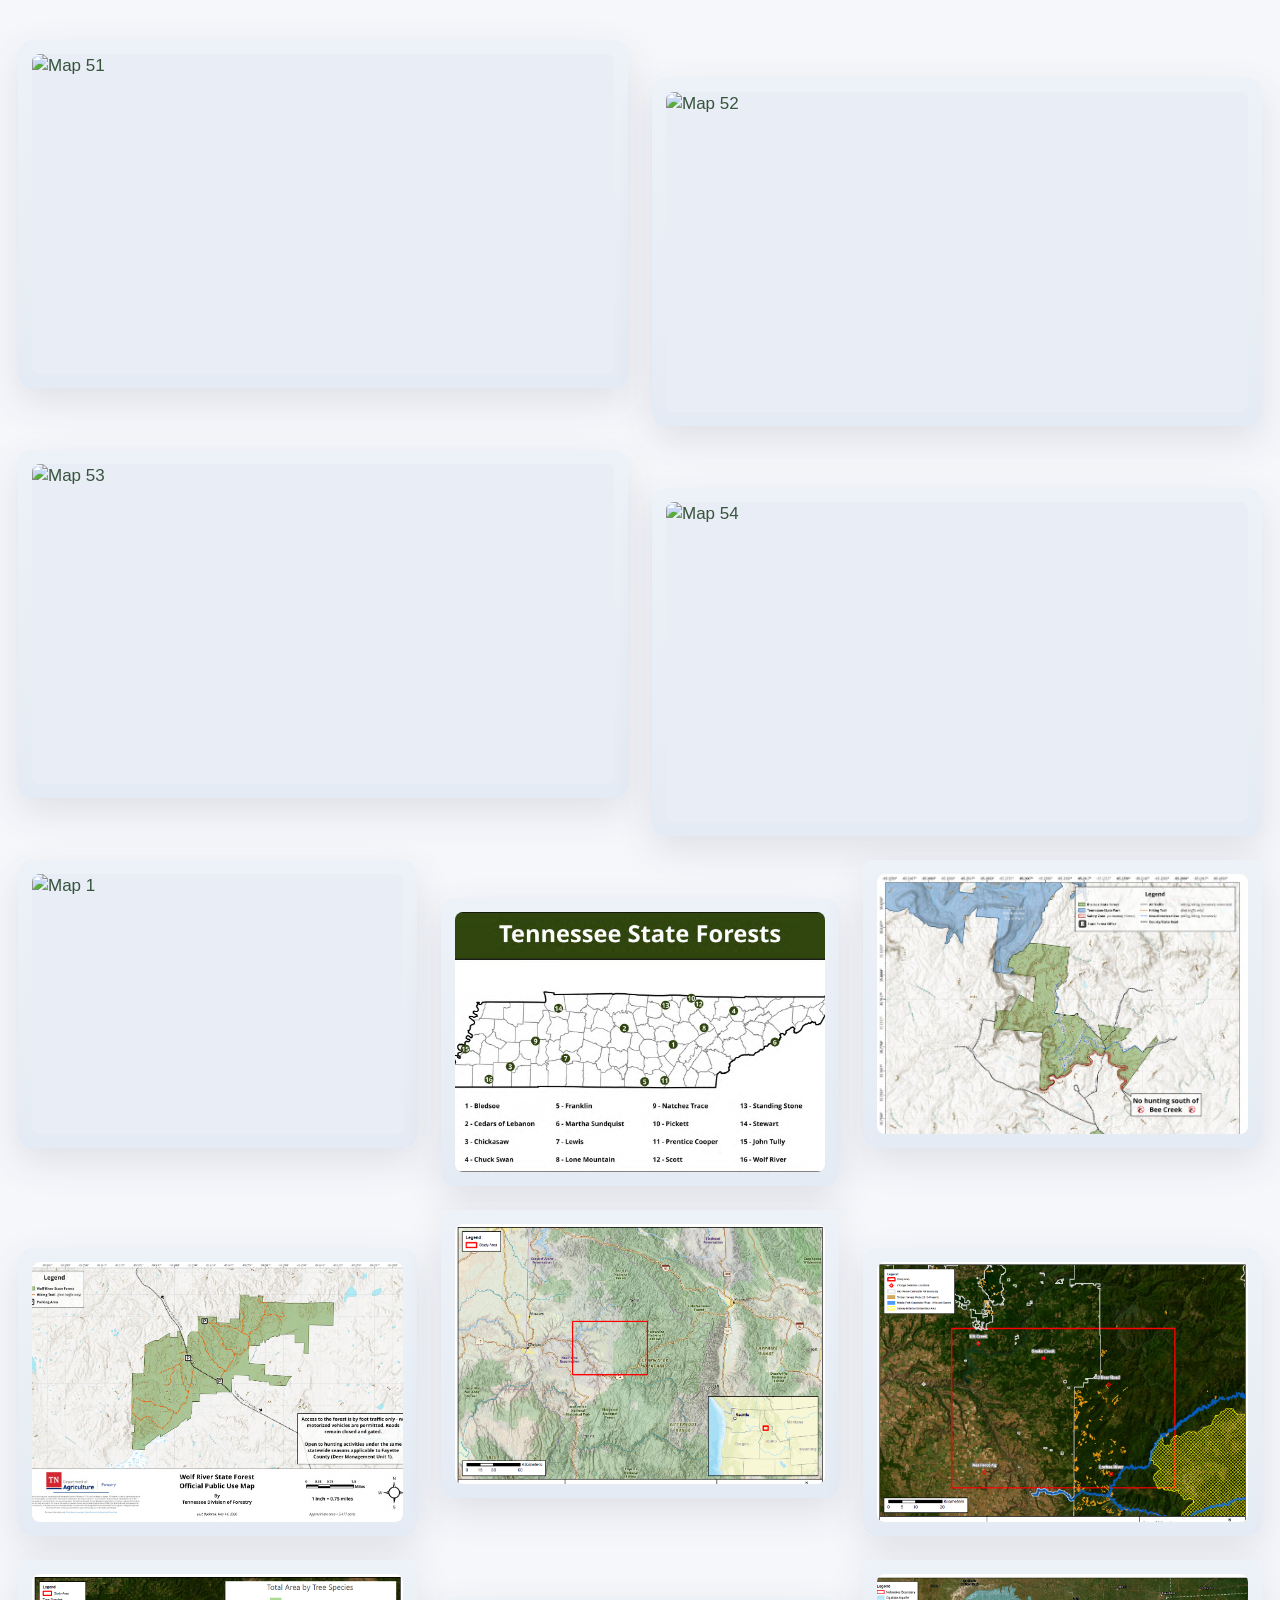
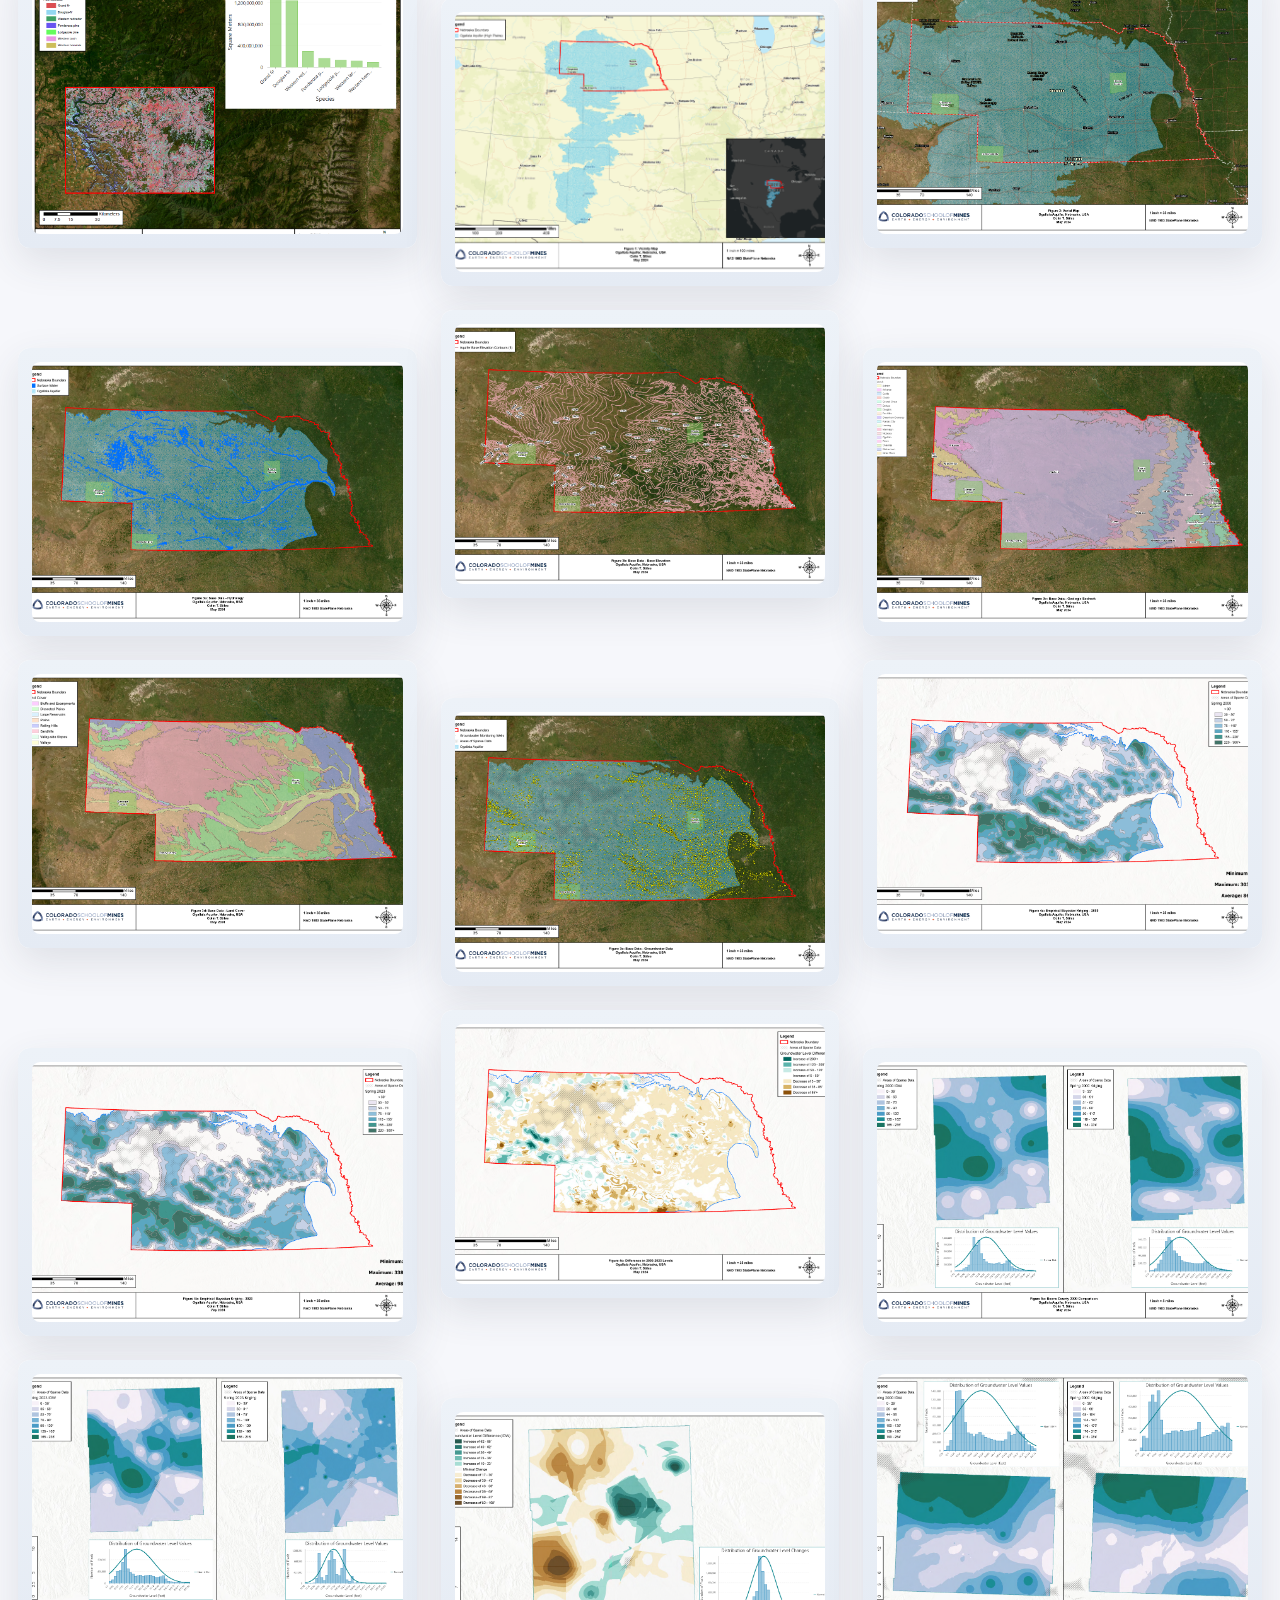
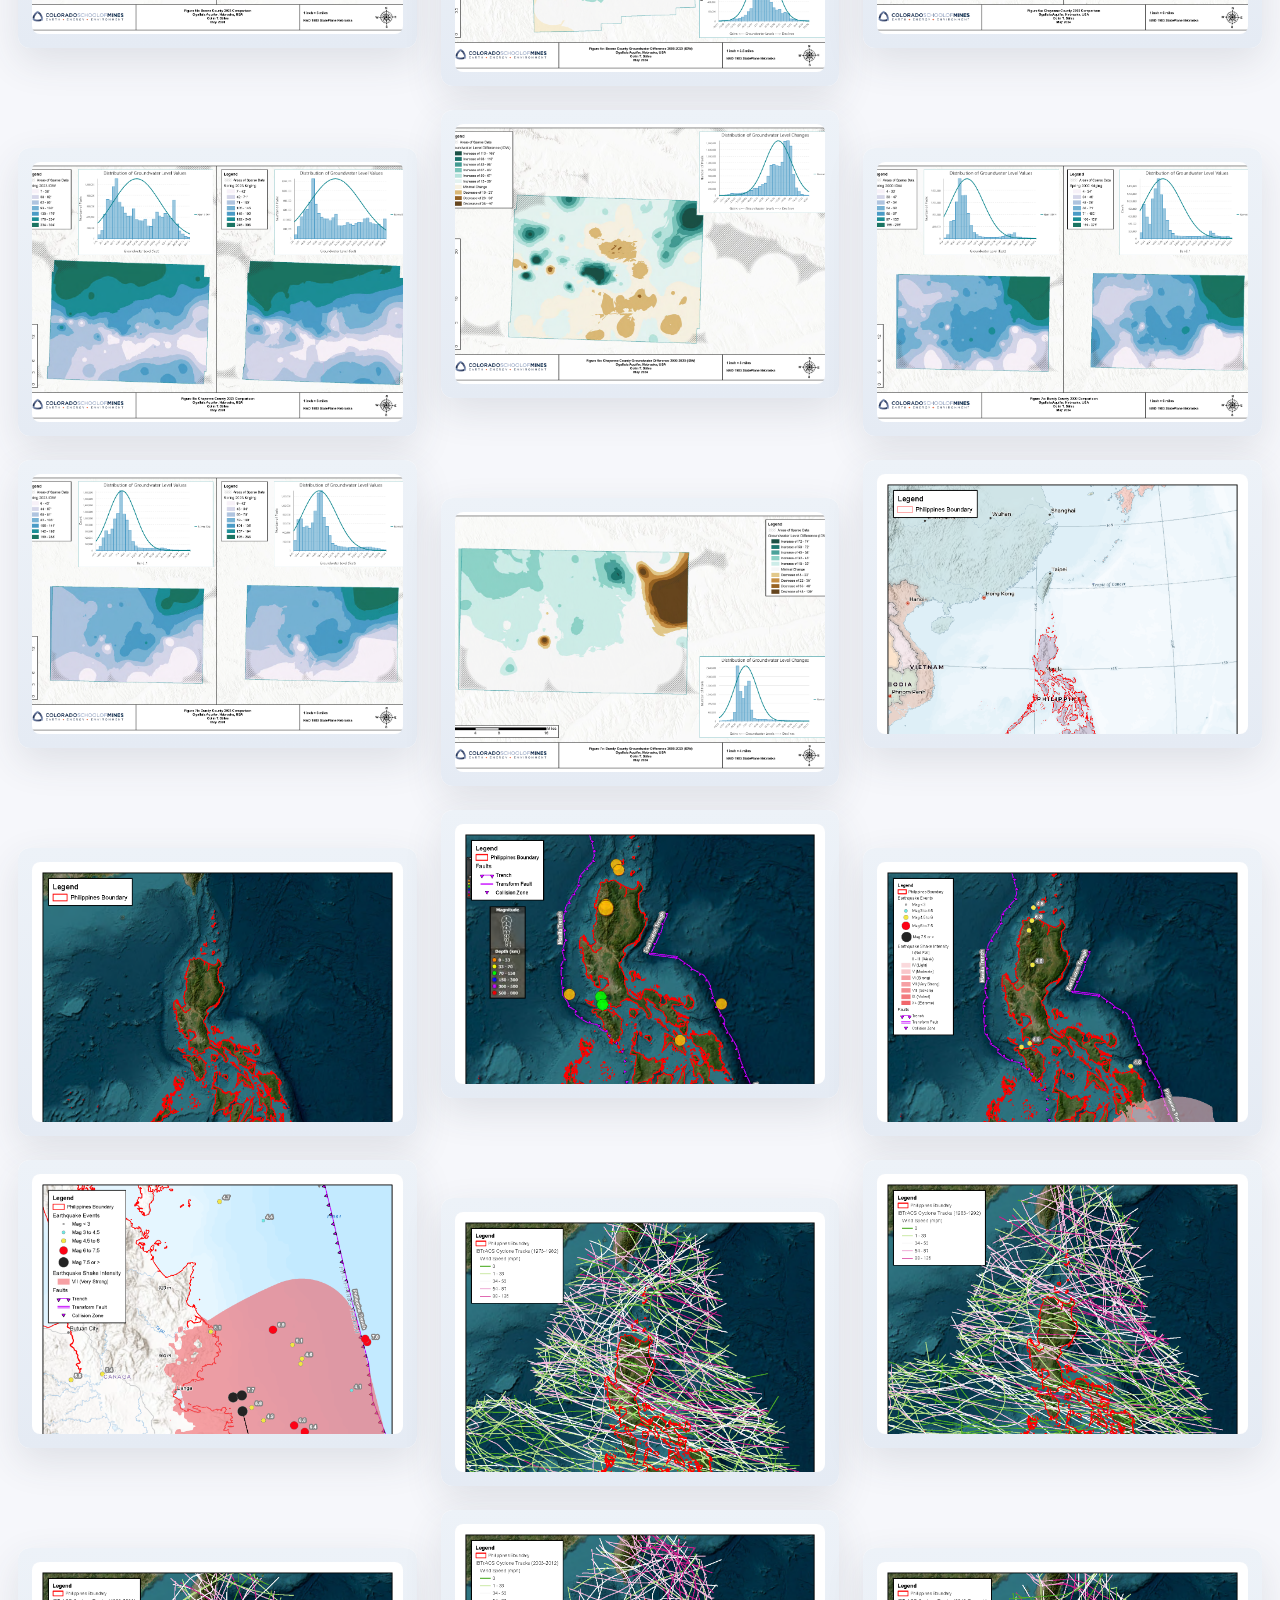
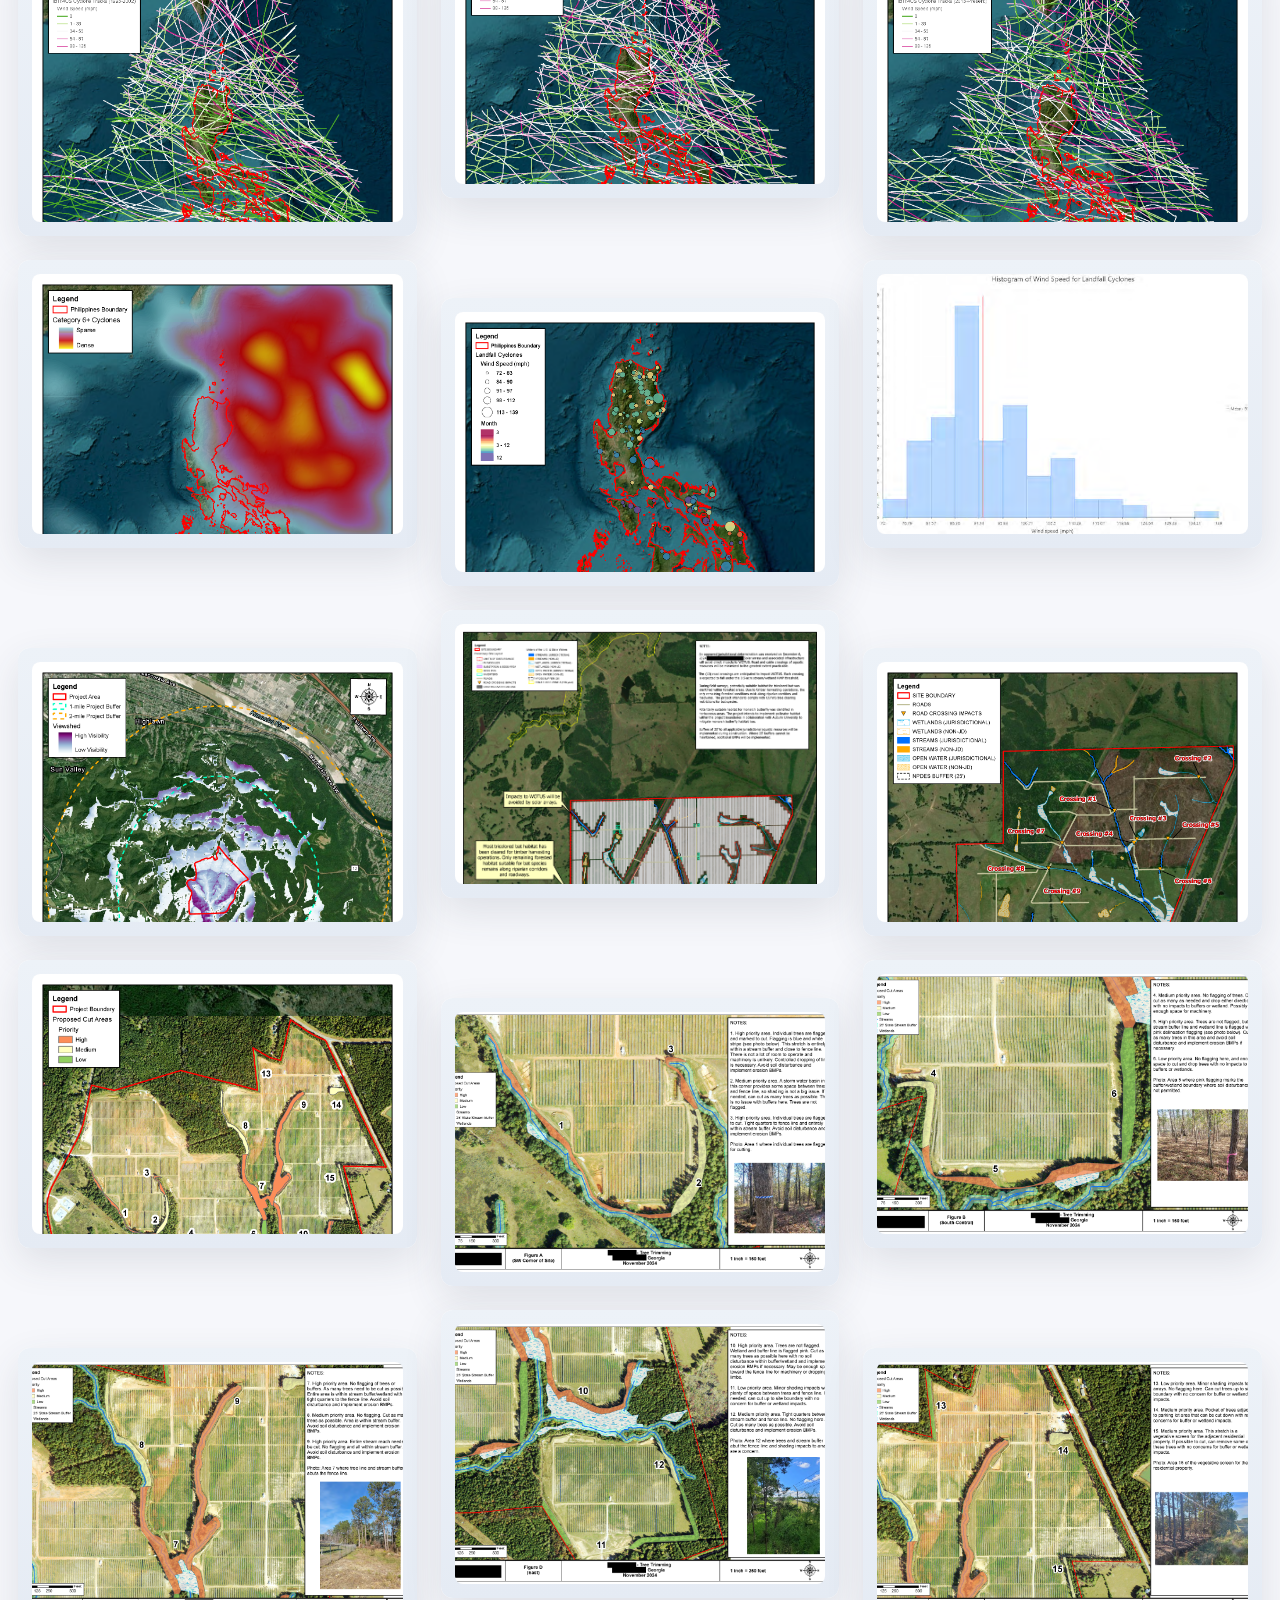
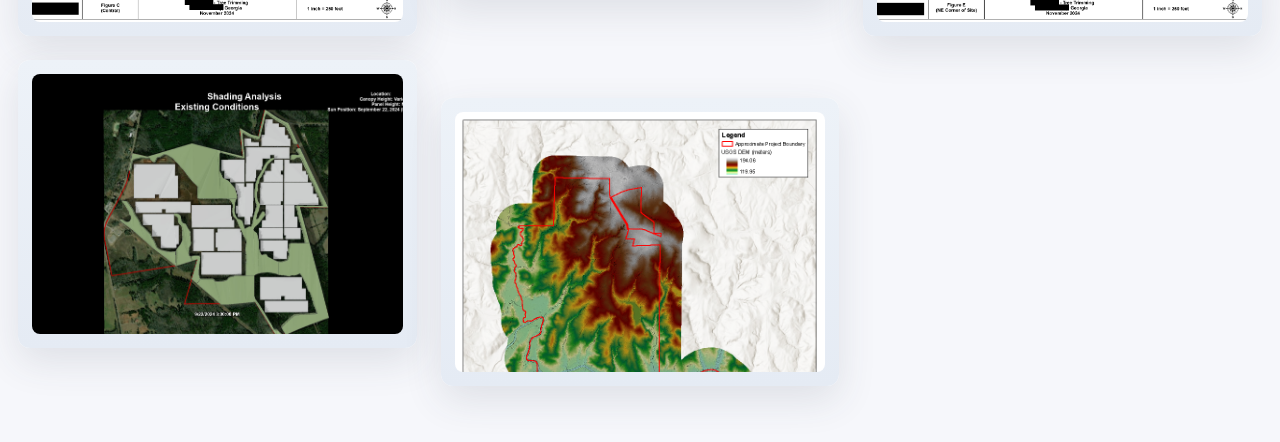
==== commit f5abfeed: "Refactor map gallery layout to improve structure, styling, and responsiveness" ====
--- a/map-gallery.html
+++ b/map-gallery.html
@@ -9,88 +9,288 @@
     <style>
         body {
             background: #f6f7fb;
-        }
-
-        .gallery-section {
-            margin: 48px 0 32px;
+            color: #374054;
+        }
+
+        .gallery-shell {
+            max-width: 1440px;
+            margin: 0 auto;
+            padding: 40px 18px 56px;
+        }
+
+        .gallery-grid {
+            display: grid;
+            grid-template-columns: repeat(12, minmax(0, 1fr));
+            gap: 24px;
+            align-items: start;
+        }
+
+        .gallery-item {
+            grid-column: span 4;
+        }
+
+        .gallery-item--wide {
+            grid-column: span 6;
+        }
+
+        .gallery-item--stagger {
+            margin-top: 38px;
         }
 
         .gallery-card {
             background: #fff;
-            border-radius: 8px;
+            border-radius: 12px;
             overflow: hidden;
-            box-shadow: 0 10px 30px rgba(55, 64, 84, 0.12);
+            box-shadow: 0 14px 38px rgba(55, 64, 84, 0.12);
+            transition: transform 0.2s ease, box-shadow 0.2s ease;
+        }
+
+        .gallery-card:hover {
+            transform: translateY(-4px);
+            box-shadow: 0 18px 44px rgba(55, 64, 84, 0.18);
         }
 
         .gallery-card a {
             display: block;
         }
 
-        .gallery-card img {
+        .gallery-frame {
+            background: linear-gradient(180deg, #edf2f8 0%, #e5ebf4 100%);
+            padding: 14px;
+        }
+
+        .gallery-frame img {
             display: block;
             width: 100%;
-            height: auto;
+            height: 260px;
+            object-fit: cover;
+            object-position: center top;
+            border-radius: 8px;
             background: #e9edf5;
+        }
+
+        .gallery-item--wide .gallery-frame img {
+            height: 320px;
+        }
+
+        @media (max-width: 1199px) {
+            .gallery-item,
+            .gallery-item--wide {
+                grid-column: span 6;
+            }
+
+            .gallery-item--stagger {
+                margin-top: 24px;
+            }
+        }
+
+        @media (max-width: 767px) {
+            .gallery-shell {
+                padding: 24px 14px 40px;
+            }
+
+            .gallery-grid {
+                gap: 18px;
+            }
+
+            .gallery-item,
+            .gallery-item--wide {
+                grid-column: span 12;
+            }
+
+            .gallery-item--stagger {
+                margin-top: 0;
+            }
+
+            .gallery-frame img,
+            .gallery-item--wide .gallery-frame img {
+                height: auto;
+            }
         }
     </style>
 </head>
 <body>
-    <main class="container">
-        <div class="row gallery-section">
-            <div class="col-md-6 mb-4"><article class="gallery-card"><a href="images/map1.png" target="_blank" rel="noopener noreferrer"><img src="images/map1.png" alt="Map 1"></a></article></div>
-            <div class="col-md-6 mb-4"><article class="gallery-card"><a href="images/map2.png" target="_blank" rel="noopener noreferrer"><img src="images/map2.png" alt="Map 2"></a></article></div>
-            <div class="col-md-6 mb-4"><article class="gallery-card"><a href="images/map3.png" target="_blank" rel="noopener noreferrer"><img src="images/map3.png" alt="Map 3"></a></article></div>
-            <div class="col-md-6 mb-4"><article class="gallery-card"><a href="images/map4.png" target="_blank" rel="noopener noreferrer"><img src="images/map4.png" alt="Map 4"></a></article></div>
-            <div class="col-md-6 mb-4"><article class="gallery-card"><a href="images/map5.png" target="_blank" rel="noopener noreferrer"><img src="images/map5.png" alt="Map 5"></a></article></div>
-            <div class="col-md-6 mb-4"><article class="gallery-card"><a href="images/map6.png" target="_blank" rel="noopener noreferrer"><img src="images/map6.png" alt="Map 6"></a></article></div>
-            <div class="col-md-6 mb-4"><article class="gallery-card"><a href="images/map7.png" target="_blank" rel="noopener noreferrer"><img src="images/map7.png" alt="Map 7"></a></article></div>
-            <div class="col-md-6 mb-4"><article class="gallery-card"><a href="images/map8.png" target="_blank" rel="noopener noreferrer"><img src="images/map8.png" alt="Map 8"></a></article></div>
-            <div class="col-md-6 mb-4"><article class="gallery-card"><a href="images/map9.png" target="_blank" rel="noopener noreferrer"><img src="images/map9.png" alt="Map 9"></a></article></div>
-            <div class="col-md-6 mb-4"><article class="gallery-card"><a href="images/map10.png" target="_blank" rel="noopener noreferrer"><img src="images/map10.png" alt="Map 10"></a></article></div>
-            <div class="col-md-6 mb-4"><article class="gallery-card"><a href="images/map11.png" target="_blank" rel="noopener noreferrer"><img src="images/map11.png" alt="Map 11"></a></article></div>
-            <div class="col-md-6 mb-4"><article class="gallery-card"><a href="images/map12.png" target="_blank" rel="noopener noreferrer"><img src="images/map12.png" alt="Map 12"></a></article></div>
-            <div class="col-md-6 mb-4"><article class="gallery-card"><a href="images/map13.png" target="_blank" rel="noopener noreferrer"><img src="images/map13.png" alt="Map 13"></a></article></div>
-            <div class="col-md-6 mb-4"><article class="gallery-card"><a href="images/map14.png" target="_blank" rel="noopener noreferrer"><img src="images/map14.png" alt="Map 14"></a></article></div>
-            <div class="col-md-6 mb-4"><article class="gallery-card"><a href="images/map15.png" target="_blank" rel="noopener noreferrer"><img src="images/map15.png" alt="Map 15"></a></article></div>
-            <div class="col-md-6 mb-4"><article class="gallery-card"><a href="images/map16.png" target="_blank" rel="noopener noreferrer"><img src="images/map16.png" alt="Map 16"></a></article></div>
-            <div class="col-md-6 mb-4"><article class="gallery-card"><a href="images/map17.png" target="_blank" rel="noopener noreferrer"><img src="images/map17.png" alt="Map 17"></a></article></div>
-            <div class="col-md-6 mb-4"><article class="gallery-card"><a href="images/map18.png" target="_blank" rel="noopener noreferrer"><img src="images/map18.png" alt="Map 18"></a></article></div>
-            <div class="col-md-6 mb-4"><article class="gallery-card"><a href="images/map19.png" target="_blank" rel="noopener noreferrer"><img src="images/map19.png" alt="Map 19"></a></article></div>
-            <div class="col-md-6 mb-4"><article class="gallery-card"><a href="images/map20.png" target="_blank" rel="noopener noreferrer"><img src="images/map20.png" alt="Map 20"></a></article></div>
-            <div class="col-md-6 mb-4"><article class="gallery-card"><a href="images/map21.png" target="_blank" rel="noopener noreferrer"><img src="images/map21.png" alt="Map 21"></a></article></div>
-            <div class="col-md-6 mb-4"><article class="gallery-card"><a href="images/map22.png" target="_blank" rel="noopener noreferrer"><img src="images/map22.png" alt="Map 22"></a></article></div>
-            <div class="col-md-6 mb-4"><article class="gallery-card"><a href="images/map23.png" target="_blank" rel="noopener noreferrer"><img src="images/map23.png" alt="Map 23"></a></article></div>
-            <div class="col-md-6 mb-4"><article class="gallery-card"><a href="images/map24.png" target="_blank" rel="noopener noreferrer"><img src="images/map24.png" alt="Map 24"></a></article></div>
-            <div class="col-md-6 mb-4"><article class="gallery-card"><a href="images/map25.png" target="_blank" rel="noopener noreferrer"><img src="images/map25.png" alt="Map 25"></a></article></div>
-            <div class="col-md-6 mb-4"><article class="gallery-card"><a href="images/map26.png" target="_blank" rel="noopener noreferrer"><img src="images/map26.png" alt="Map 26"></a></article></div>
-            <div class="col-md-6 mb-4"><article class="gallery-card"><a href="images/map27.png" target="_blank" rel="noopener noreferrer"><img src="images/map27.png" alt="Map 27"></a></article></div>
-            <div class="col-md-6 mb-4"><article class="gallery-card"><a href="images/map28.png" target="_blank" rel="noopener noreferrer"><img src="images/map28.png" alt="Map 28"></a></article></div>
-            <div class="col-md-6 mb-4"><article class="gallery-card"><a href="images/map29.png" target="_blank" rel="noopener noreferrer"><img src="images/map29.png" alt="Map 29"></a></article></div>
-            <div class="col-md-6 mb-4"><article class="gallery-card"><a href="images/map30.png" target="_blank" rel="noopener noreferrer"><img src="images/map30.png" alt="Map 30"></a></article></div>
-            <div class="col-md-6 mb-4"><article class="gallery-card"><a href="images/map31.png" target="_blank" rel="noopener noreferrer"><img src="images/map31.png" alt="Map 31"></a></article></div>
-            <div class="col-md-6 mb-4"><article class="gallery-card"><a href="images/map32.png" target="_blank" rel="noopener noreferrer"><img src="images/map32.png" alt="Map 32"></a></article></div>
-            <div class="col-md-6 mb-4"><article class="gallery-card"><a href="images/map33.png" target="_blank" rel="noopener noreferrer"><img src="images/map33.png" alt="Map 33"></a></article></div>
-            <div class="col-md-6 mb-4"><article class="gallery-card"><a href="images/map34.png" target="_blank" rel="noopener noreferrer"><img src="images/map34.png" alt="Map 34"></a></article></div>
-            <div class="col-md-6 mb-4"><article class="gallery-card"><a href="images/map35.png" target="_blank" rel="noopener noreferrer"><img src="images/map35.png" alt="Map 35"></a></article></div>
-            <div class="col-md-6 mb-4"><article class="gallery-card"><a href="images/map36.png" target="_blank" rel="noopener noreferrer"><img src="images/map36.png" alt="Map 36"></a></article></div>
-            <div class="col-md-6 mb-4"><article class="gallery-card"><a href="images/map37.png" target="_blank" rel="noopener noreferrer"><img src="images/map37.png" alt="Map 37"></a></article></div>
-            <div class="col-md-6 mb-4"><article class="gallery-card"><a href="images/map38.png" target="_blank" rel="noopener noreferrer"><img src="images/map38.png" alt="Map 38"></a></article></div>
-            <div class="col-md-6 mb-4"><article class="gallery-card"><a href="images/map39.png" target="_blank" rel="noopener noreferrer"><img src="images/map39.png" alt="Map 39"></a></article></div>
-            <div class="col-md-6 mb-4"><article class="gallery-card"><a href="images/map40.png" target="_blank" rel="noopener noreferrer"><img src="images/map40.png" alt="Map 40"></a></article></div>
-            <div class="col-md-6 mb-4"><article class="gallery-card"><a href="images/map41.png" target="_blank" rel="noopener noreferrer"><img src="images/map41.png" alt="Map 41"></a></article></div>
-            <div class="col-md-6 mb-4"><article class="gallery-card"><a href="images/map42.png" target="_blank" rel="noopener noreferrer"><img src="images/map42.png" alt="Map 42"></a></article></div>
-            <div class="col-md-6 mb-4"><article class="gallery-card"><a href="images/map43.png" target="_blank" rel="noopener noreferrer"><img src="images/map43.png" alt="Map 43"></a></article></div>
-            <div class="col-md-6 mb-4"><article class="gallery-card"><a href="images/map44.png" target="_blank" rel="noopener noreferrer"><img src="images/map44.png" alt="Map 44"></a></article></div>
-            <div class="col-md-6 mb-4"><article class="gallery-card"><a href="images/map45.png" target="_blank" rel="noopener noreferrer"><img src="images/map45.png" alt="Map 45"></a></article></div>
-            <div class="col-md-6 mb-4"><article class="gallery-card"><a href="images/map46.png" target="_blank" rel="noopener noreferrer"><img src="images/map46.png" alt="Map 46"></a></article></div>
-            <div class="col-md-6 mb-4"><article class="gallery-card"><a href="images/map47.png" target="_blank" rel="noopener noreferrer"><img src="images/map47.png" alt="Map 47"></a></article></div>
-            <div class="col-md-6 mb-4"><article class="gallery-card"><a href="images/map48.png" target="_blank" rel="noopener noreferrer"><img src="images/map48.png" alt="Map 48"></a></article></div>
-            <div class="col-md-6 mb-4"><article class="gallery-card"><a href="images/map49.png" target="_blank" rel="noopener noreferrer"><img src="images/map49.png" alt="Map 49"></a></article></div>
-            <div class="col-md-6 mb-4"><article class="gallery-card"><a href="images/map50.png" target="_blank" rel="noopener noreferrer"><img src="images/map50.png" alt="Map 50"></a></article></div>
-            <div class="col-md-6 mb-4"><article class="gallery-card"><a href="images/map51.png" target="_blank" rel="noopener noreferrer"><img src="images/map51.png" alt="Map 51"></a></article></div>
-            <div class="col-md-6 mb-4"><article class="gallery-card"><a href="images/map52.png" target="_blank" rel="noopener noreferrer"><img src="images/map52.png" alt="Map 52"></a></article></div>
-            <div class="col-md-6 mb-4"><article class="gallery-card"><a href="images/map53.png" target="_blank" rel="noopener noreferrer"><img src="images/map53.png" alt="Map 53"></a></article></div>
-            <div class="col-md-6 mb-4"><article class="gallery-card"><a href="images/map54.png" target="_blank" rel="noopener noreferrer"><img src="images/map54.png" alt="Map 54"></a></article></div>
+    <main class="gallery-shell">
+        <div class="gallery-grid">
+            <article class="gallery-item gallery-item--wide">
+                <div class="gallery-card">
+                    <a href="images/map51.png" target="_blank" rel="noopener noreferrer">
+                        <div class="gallery-frame"><img src="images/map51.png" alt="Map 51"></div>
+                    </a>
+                </div>
+            </article>
+            <article class="gallery-item gallery-item--wide gallery-item--stagger">
+                <div class="gallery-card">
+                    <a href="images/map52.png" target="_blank" rel="noopener noreferrer">
+                        <div class="gallery-frame"><img src="images/map52.png" alt="Map 52"></div>
+                    </a>
+                </div>
+            </article>
+            <article class="gallery-item gallery-item--wide">
+                <div class="gallery-card">
+                    <a href="images/map53.png" target="_blank" rel="noopener noreferrer">
+                        <div class="gallery-frame"><img src="images/map53.png" alt="Map 53"></div>
+                    </a>
+                </div>
+            </article>
+            <article class="gallery-item gallery-item--wide gallery-item--stagger">
+                <div class="gallery-card">
+                    <a href="images/map54.png" target="_blank" rel="noopener noreferrer">
+                        <div class="gallery-frame"><img src="images/map54.png" alt="Map 54"></div>
+                    </a>
+                </div>
+            </article>
+
+            <article class="gallery-item">
+                <div class="gallery-card"><a href="images/map1.png" target="_blank" rel="noopener noreferrer"><div class="gallery-frame"><img src="images/map1.png" alt="Map 1"></div></a></div>
+            </article>
+            <article class="gallery-item gallery-item--stagger">
+                <div class="gallery-card"><a href="images/map2.png" target="_blank" rel="noopener noreferrer"><div class="gallery-frame"><img src="images/map2.png" alt="Map 2"></div></a></div>
+            </article>
+            <article class="gallery-item">
+                <div class="gallery-card"><a href="images/map3.png" target="_blank" rel="noopener noreferrer"><div class="gallery-frame"><img src="images/map3.png" alt="Map 3"></div></a></div>
+            </article>
+            <article class="gallery-item gallery-item--stagger">
+                <div class="gallery-card"><a href="images/map4.png" target="_blank" rel="noopener noreferrer"><div class="gallery-frame"><img src="images/map4.png" alt="Map 4"></div></a></div>
+            </article>
+            <article class="gallery-item">
+                <div class="gallery-card"><a href="images/map5.png" target="_blank" rel="noopener noreferrer"><div class="gallery-frame"><img src="images/map5.png" alt="Map 5"></div></a></div>
+            </article>
+            <article class="gallery-item gallery-item--stagger">
+                <div class="gallery-card"><a href="images/map6.png" target="_blank" rel="noopener noreferrer"><div class="gallery-frame"><img src="images/map6.png" alt="Map 6"></div></a></div>
+            </article>
+            <article class="gallery-item">
+                <div class="gallery-card"><a href="images/map7.png" target="_blank" rel="noopener noreferrer"><div class="gallery-frame"><img src="images/map7.png" alt="Map 7"></div></a></div>
+            </article>
+            <article class="gallery-item gallery-item--stagger">
+                <div class="gallery-card"><a href="images/map8.png" target="_blank" rel="noopener noreferrer"><div class="gallery-frame"><img src="images/map8.png" alt="Map 8"></div></a></div>
+            </article>
+            <article class="gallery-item">
+                <div class="gallery-card"><a href="images/map9.png" target="_blank" rel="noopener noreferrer"><div class="gallery-frame"><img src="images/map9.png" alt="Map 9"></div></a></div>
+            </article>
+            <article class="gallery-item gallery-item--stagger">
+                <div class="gallery-card"><a href="images/map10.png" target="_blank" rel="noopener noreferrer"><div class="gallery-frame"><img src="images/map10.png" alt="Map 10"></div></a></div>
+            </article>
+            <article class="gallery-item">
+                <div class="gallery-card"><a href="images/map11.png" target="_blank" rel="noopener noreferrer"><div class="gallery-frame"><img src="images/map11.png" alt="Map 11"></div></a></div>
+            </article>
+            <article class="gallery-item gallery-item--stagger">
+                <div class="gallery-card"><a href="images/map12.png" target="_blank" rel="noopener noreferrer"><div class="gallery-frame"><img src="images/map12.png" alt="Map 12"></div></a></div>
+            </article>
+            <article class="gallery-item">
+                <div class="gallery-card"><a href="images/map13.png" target="_blank" rel="noopener noreferrer"><div class="gallery-frame"><img src="images/map13.png" alt="Map 13"></div></a></div>
+            </article>
+            <article class="gallery-item gallery-item--stagger">
+                <div class="gallery-card"><a href="images/map14.png" target="_blank" rel="noopener noreferrer"><div class="gallery-frame"><img src="images/map14.png" alt="Map 14"></div></a></div>
+            </article>
+            <article class="gallery-item">
+                <div class="gallery-card"><a href="images/map15.png" target="_blank" rel="noopener noreferrer"><div class="gallery-frame"><img src="images/map15.png" alt="Map 15"></div></a></div>
+            </article>
+            <article class="gallery-item gallery-item--stagger">
+                <div class="gallery-card"><a href="images/map16.png" target="_blank" rel="noopener noreferrer"><div class="gallery-frame"><img src="images/map16.png" alt="Map 16"></div></a></div>
+            </article>
+            <article class="gallery-item">
+                <div class="gallery-card"><a href="images/map17.png" target="_blank" rel="noopener noreferrer"><div class="gallery-frame"><img src="images/map17.png" alt="Map 17"></div></a></div>
+            </article>
+            <article class="gallery-item gallery-item--stagger">
+                <div class="gallery-card"><a href="images/map18.png" target="_blank" rel="noopener noreferrer"><div class="gallery-frame"><img src="images/map18.png" alt="Map 18"></div></a></div>
+            </article>
+            <article class="gallery-item">
+                <div class="gallery-card"><a href="images/map19.png" target="_blank" rel="noopener noreferrer"><div class="gallery-frame"><img src="images/map19.png" alt="Map 19"></div></a></div>
+            </article>
+            <article class="gallery-item gallery-item--stagger">
+                <div class="gallery-card"><a href="images/map20.png" target="_blank" rel="noopener noreferrer"><div class="gallery-frame"><img src="images/map20.png" alt="Map 20"></div></a></div>
+            </article>
+            <article class="gallery-item">
+                <div class="gallery-card"><a href="images/map21.png" target="_blank" rel="noopener noreferrer"><div class="gallery-frame"><img src="images/map21.png" alt="Map 21"></div></a></div>
+            </article>
+            <article class="gallery-item gallery-item--stagger">
+                <div class="gallery-card"><a href="images/map22.png" target="_blank" rel="noopener noreferrer"><div class="gallery-frame"><img src="images/map22.png" alt="Map 22"></div></a></div>
+            </article>
+            <article class="gallery-item">
+                <div class="gallery-card"><a href="images/map23.png" target="_blank" rel="noopener noreferrer"><div class="gallery-frame"><img src="images/map23.png" alt="Map 23"></div></a></div>
+            </article>
+            <article class="gallery-item gallery-item--stagger">
+                <div class="gallery-card"><a href="images/map24.png" target="_blank" rel="noopener noreferrer"><div class="gallery-frame"><img src="images/map24.png" alt="Map 24"></div></a></div>
+            </article>
+            <article class="gallery-item">
+                <div class="gallery-card"><a href="images/map25.png" target="_blank" rel="noopener noreferrer"><div class="gallery-frame"><img src="images/map25.png" alt="Map 25"></div></a></div>
+            </article>
+            <article class="gallery-item gallery-item--stagger">
+                <div class="gallery-card"><a href="images/map26.png" target="_blank" rel="noopener noreferrer"><div class="gallery-frame"><img src="images/map26.png" alt="Map 26"></div></a></div>
+            </article>
+            <article class="gallery-item">
+                <div class="gallery-card"><a href="images/map27.png" target="_blank" rel="noopener noreferrer"><div class="gallery-frame"><img src="images/map27.png" alt="Map 27"></div></a></div>
+            </article>
+            <article class="gallery-item gallery-item--stagger">
+                <div class="gallery-card"><a href="images/map28.png" target="_blank" rel="noopener noreferrer"><div class="gallery-frame"><img src="images/map28.png" alt="Map 28"></div></a></div>
+            </article>
+            <article class="gallery-item">
+                <div class="gallery-card"><a href="images/map29.png" target="_blank" rel="noopener noreferrer"><div class="gallery-frame"><img src="images/map29.png" alt="Map 29"></div></a></div>
+            </article>
+            <article class="gallery-item gallery-item--stagger">
+                <div class="gallery-card"><a href="images/map30.png" target="_blank" rel="noopener noreferrer"><div class="gallery-frame"><img src="images/map30.png" alt="Map 30"></div></a></div>
+            </article>
+            <article class="gallery-item">
+                <div class="gallery-card"><a href="images/map31.png" target="_blank" rel="noopener noreferrer"><div class="gallery-frame"><img src="images/map31.png" alt="Map 31"></div></a></div>
+            </article>
+            <article class="gallery-item gallery-item--stagger">
+                <div class="gallery-card"><a href="images/map32.png" target="_blank" rel="noopener noreferrer"><div class="gallery-frame"><img src="images/map32.png" alt="Map 32"></div></a></div>
+            </article>
+            <article class="gallery-item">
+                <div class="gallery-card"><a href="images/map33.png" target="_blank" rel="noopener noreferrer"><div class="gallery-frame"><img src="images/map33.png" alt="Map 33"></div></a></div>
+            </article>
+            <article class="gallery-item gallery-item--stagger">
+                <div class="gallery-card"><a href="images/map34.png" target="_blank" rel="noopener noreferrer"><div class="gallery-frame"><img src="images/map34.png" alt="Map 34"></div></a></div>
+            </article>
+            <article class="gallery-item">
+                <div class="gallery-card"><a href="images/map35.png" target="_blank" rel="noopener noreferrer"><div class="gallery-frame"><img src="images/map35.png" alt="Map 35"></div></a></div>
+            </article>
+            <article class="gallery-item gallery-item--stagger">
+                <div class="gallery-card"><a href="images/map36.png" target="_blank" rel="noopener noreferrer"><div class="gallery-frame"><img src="images/map36.png" alt="Map 36"></div></a></div>
+            </article>
+            <article class="gallery-item">
+                <div class="gallery-card"><a href="images/map37.png" target="_blank" rel="noopener noreferrer"><div class="gallery-frame"><img src="images/map37.png" alt="Map 37"></div></a></div>
+            </article>
+            <article class="gallery-item gallery-item--stagger">
+                <div class="gallery-card"><a href="images/map38.png" target="_blank" rel="noopener noreferrer"><div class="gallery-frame"><img src="images/map38.png" alt="Map 38"></div></a></div>
+            </article>
+            <article class="gallery-item">
+                <div class="gallery-card"><a href="images/map39.png" target="_blank" rel="noopener noreferrer"><div class="gallery-frame"><img src="images/map39.png" alt="Map 39"></div></a></div>
+            </article>
+            <article class="gallery-item gallery-item--stagger">
+                <div class="gallery-card"><a href="images/map40.png" target="_blank" rel="noopener noreferrer"><div class="gallery-frame"><img src="images/map40.png" alt="Map 40"></div></a></div>
+            </article>
+            <article class="gallery-item">
+                <div class="gallery-card"><a href="images/map41.png" target="_blank" rel="noopener noreferrer"><div class="gallery-frame"><img src="images/map41.png" alt="Map 41"></div></a></div>
+            </article>
+            <article class="gallery-item gallery-item--stagger">
+                <div class="gallery-card"><a href="images/map42.png" target="_blank" rel="noopener noreferrer"><div class="gallery-frame"><img src="images/map42.png" alt="Map 42"></div></a></div>
+            </article>
+            <article class="gallery-item">
+                <div class="gallery-card"><a href="images/map43.png" target="_blank" rel="noopener noreferrer"><div class="gallery-frame"><img src="images/map43.png" alt="Map 43"></div></a></div>
+            </article>
+            <article class="gallery-item gallery-item--stagger">
+                <div class="gallery-card"><a href="images/map44.png" target="_blank" rel="noopener noreferrer"><div class="gallery-frame"><img src="images/map44.png" alt="Map 44"></div></a></div>
+            </article>
+            <article class="gallery-item">
+                <div class="gallery-card"><a href="images/map45.png" target="_blank" rel="noopener noreferrer"><div class="gallery-frame"><img src="images/map45.png" alt="Map 45"></div></a></div>
+            </article>
+            <article class="gallery-item gallery-item--stagger">
+                <div class="gallery-card"><a href="images/map46.png" target="_blank" rel="noopener noreferrer"><div class="gallery-frame"><img src="images/map46.png" alt="Map 46"></div></a></div>
+            </article>
+            <article class="gallery-item">
+                <div class="gallery-card"><a href="images/map47.png" target="_blank" rel="noopener noreferrer"><div class="gallery-frame"><img src="images/map47.png" alt="Map 47"></div></a></div>
+            </article>
+            <article class="gallery-item gallery-item--stagger">
+                <div class="gallery-card"><a href="images/map48.png" target="_blank" rel="noopener noreferrer"><div class="gallery-frame"><img src="images/map48.png" alt="Map 48"></div></a></div>
+            </article>
+            <article class="gallery-item">
+                <div class="gallery-card"><a href="images/map49.png" target="_blank" rel="noopener noreferrer"><div class="gallery-frame"><img src="images/map49.png" alt="Map 49"></div></a></div>
+            </article>
+            <article class="gallery-item gallery-item--stagger">
+                <div class="gallery-card"><a href="images/map50.png" target="_blank" rel="noopener noreferrer"><div class="gallery-frame"><img src="images/map50.png" alt="Map 50"></div></a></div>
+            </article>
         </div>
     </main>
 
